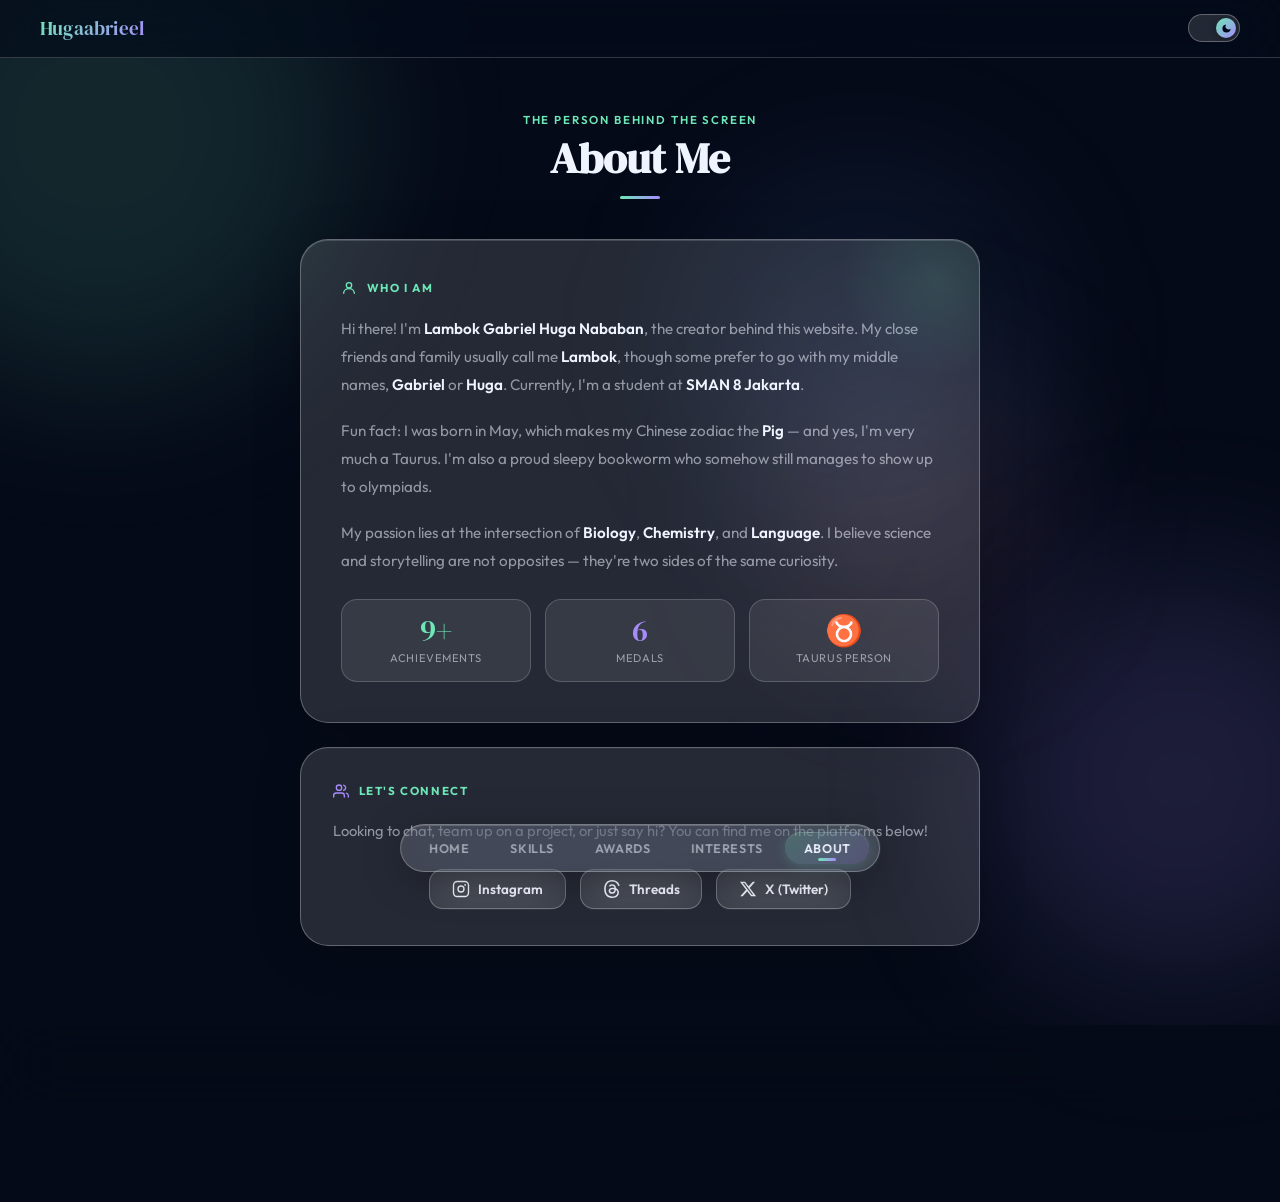
==== about.html @ 3e254889 "Create about.html" ====
<!DOCTYPE html>
<html lang="en" data-theme="dark">
<head>
<meta charset="UTF-8">
<meta name="viewport" content="width=device-width, initial-scale=1.0">
<title>About · Hugaabrieel</title>
<link rel="preconnect" href="https://fonts.googleapis.com">
<link href="https://fonts.googleapis.com/css2?family=DM+Serif+Display:ital@0;1&family=Outfit:wght@300;400;500;600&display=swap" rel="stylesheet">
<style>
*,*::before,*::after{margin:0;padding:0;box-sizing:border-box}
[data-theme="dark"]{--bg-base:#050a18;--bg2:#060d1e;--glass:rgba(255,255,255,0.08);--glass2:rgba(255,255,255,0.13);--glass-hover:rgba(255,255,255,0.16);--glass-border:rgba(255,255,255,0.18);--glass-border2:rgba(255,255,255,0.28);--text:#f0f4ff;--muted:rgba(240,244,255,0.55);--muted2:rgba(240,244,255,0.35);--nav-bg:rgba(5,10,24,0.70);--footer-bg:rgba(5,10,24,0.80);--orb1:rgba(110,231,183,0.13);--orb2:rgba(167,139,250,0.15);--orb3:rgba(249,168,212,0.10);--orb4:rgba(96,165,250,0.10);--card-shine:rgba(255,255,255,0.04)}
[data-theme="light"]{--bg-base:#e8f0fe;--bg2:#dce8fc;--glass:rgba(255,255,255,0.55);--glass2:rgba(255,255,255,0.72);--glass-hover:rgba(255,255,255,0.80);--glass-border:rgba(100,140,200,0.22);--glass-border2:rgba(100,140,200,0.40);--text:#0d1b3e;--muted:rgba(13,27,62,0.60);--muted2:rgba(13,27,62,0.35);--nav-bg:rgba(220,232,252,0.80);--footer-bg:rgba(210,225,250,0.85);--orb1:rgba(52,211,153,0.20);--orb2:rgba(139,92,246,0.18);--orb3:rgba(244,114,182,0.15);--orb4:rgba(59,130,246,0.15);--card-shine:rgba(255,255,255,0.55)}
:root{--accent1:#6EE7B7;--accent2:#A78BFA;--accent3:#F9A8D4;--accent4:#60A5FA;--gold:#FFD27F;--blur:blur(20px);--blur2:blur(32px)}
html{scroll-behavior:smooth}
body{font-family:'Outfit',sans-serif;background:var(--bg-base);color:var(--text);overflow-x:hidden;min-height:100vh;transition:background 0.5s,color 0.5s;user-select:none;-webkit-user-select:none;-moz-user-select:none}
.bg-static{position:fixed;inset:0;z-index:0;background:var(--bg-base);transition:background 0.5s}
.orb{position:fixed;border-radius:50%;filter:blur(80px);z-index:0;pointer-events:none;animation:orbDrift 20s ease-in-out infinite alternate;transition:background 0.5s}
.orb1{width:500px;height:500px;background:var(--orb1);top:-120px;left:-150px}
.orb2{width:400px;height:400px;background:var(--orb2);bottom:-80px;right:-100px;animation-delay:-5s}
.orb3{width:280px;height:280px;background:var(--orb3);top:40%;left:60%;animation-delay:-10s}
.orb4{width:320px;height:320px;background:var(--orb4);top:20%;right:20%;animation-delay:-8s}
@keyframes orbDrift{0%{transform:translate(0,0) scale(1)}33%{transform:translate(30px,-20px) scale(1.06)}66%{transform:translate(-15px,35px) scale(0.96)}100%{transform:translate(20px,15px) scale(1.04)}}
.top-bar{position:fixed;top:0;width:100%;z-index:200;display:flex;align-items:center;justify-content:space-between;padding:0.9rem 2.5rem;background:var(--nav-bg);backdrop-filter:var(--blur2) saturate(1.8);-webkit-backdrop-filter:var(--blur2) saturate(1.8);border-bottom:1px solid var(--glass-border);transition:background 0.5s,border-color 0.5s}
.nav-logo{font-family:'DM Serif Display',serif;font-size:1.2rem;background:linear-gradient(135deg,var(--accent1),var(--accent2));-webkit-background-clip:text;-webkit-text-fill-color:transparent;background-clip:text;letter-spacing:0.01em;cursor:pointer;text-decoration:none}
.theme-btn{width:52px;height:28px;border-radius:999px;cursor:pointer;border:1.5px solid var(--glass-border2);background:var(--glass2);backdrop-filter:var(--blur);-webkit-backdrop-filter:var(--blur);position:relative;overflow:hidden;transition:background 0.3s,border-color 0.3s,box-shadow 0.3s;flex-shrink:0}
.theme-btn:hover{box-shadow:0 0 16px rgba(110,231,183,0.35)}
.theme-thumb{position:absolute;top:3px;left:3px;width:20px;height:20px;border-radius:50%;background:linear-gradient(135deg,var(--accent1),var(--accent2));transition:transform 0.35s cubic-bezier(0.34,1.56,0.64,1),box-shadow 0.3s;display:flex;align-items:center;justify-content:center;box-shadow:0 2px 8px rgba(0,0,0,0.3)}
[data-theme="dark"] .theme-thumb{transform:translateX(24px)}
[data-theme="light"] .theme-thumb{transform:translateX(0px)}
.bottom-nav{position:fixed;bottom:28px;left:50%;transform:translateX(-50%);z-index:150;display:flex;gap:0.25rem;padding:0.45rem 0.6rem;border-radius:999px;background:var(--glass2);backdrop-filter:var(--blur2) saturate(2);-webkit-backdrop-filter:var(--blur2) saturate(2);border:1.5px solid var(--glass-border2);box-shadow:0 8px 40px rgba(0,0,0,0.25),inset 0 1px 0 rgba(255,255,255,0.18);transition:background 0.4s,border-color 0.4s}
.bnav-btn{padding:0.52rem 1.15rem;border-radius:999px;font-size:0.78rem;font-weight:600;letter-spacing:0.05em;cursor:pointer;text-transform:uppercase;border:none;background:transparent;color:var(--muted);transition:all 0.28s cubic-bezier(0.34,1.56,0.64,1);position:relative;text-decoration:none;display:inline-block}
.bnav-btn:hover{color:var(--text);transform:scale(1.06)}
.bnav-btn.active{background:linear-gradient(135deg,rgba(110,231,183,0.22),rgba(167,139,250,0.20));color:var(--text);box-shadow:0 2px 14px rgba(110,231,183,0.20),inset 0 1px 0 rgba(255,255,255,0.15)}
.bnav-btn.active::before{content:'';position:absolute;bottom:3px;left:50%;transform:translateX(-50%);width:18px;height:2.5px;border-radius:2px;background:linear-gradient(90deg,var(--accent1),var(--accent2))}
section{padding:7rem 3rem 5rem;max-width:900px;margin:0 auto;position:relative;z-index:1;animation:pageIn 0.6s cubic-bezier(0.22,1,0.36,1) both;display:flex;flex-direction:column;align-items:center}
@keyframes pageIn{from{opacity:0;transform:translateY(20px)}to{opacity:1;transform:none}}
@keyframes fadein{from{opacity:0;transform:translateY(16px)}to{opacity:1;transform:none}}
.section-label{font-size:0.72rem;font-weight:600;letter-spacing:0.16em;text-transform:uppercase;color:var(--accent1);margin-bottom:0.4rem;text-align:center}
.section-title{font-family:'DM Serif Display',serif;font-size:clamp(1.9rem,3.5vw,2.7rem);color:var(--text);line-height:1.15;margin-bottom:0.8rem;text-align:center}
.divider{width:40px;height:3px;border-radius:3px;background:linear-gradient(90deg,var(--accent1),var(--accent2));margin:0 auto 2.5rem}

/* about card */
.about-card{
  max-width:680px;width:100%;padding:2.5rem;border-radius:28px;
  background:var(--glass2);backdrop-filter:var(--blur2) saturate(1.8);-webkit-backdrop-filter:var(--blur2) saturate(1.8);
  border:1px solid var(--glass-border2);
  box-shadow:0 8px 48px rgba(0,0,0,0.18),inset 0 1px 0 rgba(255,255,255,0.15);
  margin-bottom:1.5rem;animation:fadein 0.8s 0.1s ease both;
  position:relative;overflow:hidden;
}
.about-card::before{content:'';position:absolute;top:-60px;right:-60px;width:200px;height:200px;border-radius:50%;background:radial-gradient(circle,rgba(110,231,183,0.12) 0%,transparent 70%);pointer-events:none}
.about-card p{color:var(--muted);line-height:1.85;font-size:0.95rem;margin-bottom:1.1rem}
.about-card p:last-child{margin-bottom:0}
.about-card p strong{color:var(--text);font-weight:600}
.card-label{display:flex;align-items:center;gap:0.6rem;margin-bottom:1.2rem}
.card-label span{font-size:0.72rem;font-weight:700;letter-spacing:0.14em;text-transform:uppercase;color:var(--accent1)}

/* stats row */
.stats-row{display:grid;grid-template-columns:repeat(3,1fr);gap:0.85rem;margin-top:1.5rem}
.stat-card{padding:1rem;border-radius:16px;text-align:center;background:var(--glass);border:1px solid var(--glass-border);transition:transform 0.2s,box-shadow 0.2s}
.stat-card:hover{transform:translateY(-3px);box-shadow:0 6px 20px rgba(0,0,0,0.15)}
.stat-num{font-family:'DM Serif Display',serif;font-size:1.9rem;line-height:1}
.stat-num.teal{color:var(--accent1)}.stat-num.purple{color:var(--accent2)}.stat-num.pink{color:var(--accent3)}
.stat-label{font-size:0.7rem;color:var(--muted);margin-top:0.25rem;letter-spacing:0.05em;text-transform:uppercase}

/* contact/connect card */
.connect-card{
  max-width:680px;width:100%;padding:2.2rem 2rem;border-radius:28px;
  background:var(--glass2);backdrop-filter:var(--blur2) saturate(1.8);-webkit-backdrop-filter:var(--blur2) saturate(1.8);
  border:1px solid var(--glass-border2);
  box-shadow:0 8px 48px rgba(0,0,0,0.18),inset 0 1px 0 var(--card-shine);
  animation:fadein 0.8s 0.2s ease both;
}
.connect-card p{color:var(--muted);margin-bottom:1.6rem;line-height:1.7;font-size:0.92rem}
.social-links{display:flex;justify-content:center;gap:0.9rem;flex-wrap:wrap}
.social-btn{
  display:flex;align-items:center;gap:0.5rem;
  padding:0.65rem 1.35rem;border-radius:14px;font-size:0.84rem;
  font-weight:600;text-decoration:none;
  background:var(--glass);border:1.5px solid var(--glass-border2);color:var(--text);
  backdrop-filter:var(--blur);-webkit-backdrop-filter:var(--blur);
  transition:transform 0.22s cubic-bezier(0.34,1.56,0.64,1),background 0.22s,box-shadow 0.22s;
  user-select:none;
}
.social-btn:hover{transform:translateY(-4px) scale(1.05);background:var(--glass2);box-shadow:0 6px 20px rgba(0,0,0,0.18)}
.social-btn:active{transform:scale(0.97)}
.social-btn svg{width:18px;height:18px;flex-shrink:0}

.reveal{opacity:0;transform:translateY(22px);transition:opacity 0.65s ease,transform 0.65s ease}
.reveal.visible{opacity:1;transform:none}
footer{position:relative;z-index:1;border-top:1px solid var(--glass-border);padding:1.6rem 2.5rem;display:flex;align-items:center;justify-content:space-between;flex-wrap:wrap;gap:0.75rem;background:var(--footer-bg);backdrop-filter:var(--blur2);-webkit-backdrop-filter:var(--blur2);transition:background 0.5s,border-color 0.5s;margin-bottom:100px}
.footer-logo{font-family:'DM Serif Display',serif;font-size:1.1rem;background:linear-gradient(135deg,var(--accent1),var(--accent2));-webkit-background-clip:text;-webkit-text-fill-color:transparent;background-clip:text}
.footer-copy{font-size:0.76rem;color:var(--muted2);display:flex;align-items:center;gap:0.4rem}
@media(max-width:768px){.top-bar{padding:0.9rem 1.2rem}section{padding:5.5rem 1.3rem 5rem}.stats-row{grid-template-columns:repeat(3,1fr)}footer{flex-direction:column;text-align:center;padding:1.2rem;margin-bottom:90px}.bottom-nav{bottom:14px;padding:0.35rem 0.4rem}.bnav-btn{padding:0.45rem 0.75rem;font-size:0.7rem}}
</style>
</head>
<body>
<div class="bg-static"></div>
<div class="orb orb1"></div><div class="orb orb2"></div><div class="orb orb3"></div><div class="orb orb4"></div>

<div class="top-bar">
  <a href="index.html" class="nav-logo">Hugaabrieel</a>
  <button class="theme-btn" onclick="toggleTheme()" title="Toggle theme" aria-label="Toggle light/dark mode">
    <div class="theme-thumb">
      <svg id="themeIconSun" width="12" height="12" viewBox="0 0 24 24" fill="none" stroke="currentColor" stroke-width="2.5" stroke-linecap="round" style="display:none;color:#04081a"><circle cx="12" cy="12" r="5"/><line x1="12" y1="1" x2="12" y2="3"/><line x1="12" y1="21" x2="12" y2="23"/><line x1="4.22" y1="4.22" x2="5.64" y2="5.64"/><line x1="18.36" y1="18.36" x2="19.78" y2="19.78"/><line x1="1" y1="12" x2="3" y2="12"/><line x1="21" y1="12" x2="23" y2="12"/><line x1="4.22" y1="19.78" x2="5.64" y2="18.36"/><line x1="18.36" y1="5.64" x2="19.78" y2="4.22"/></svg>
      <svg id="themeIconMoon" width="11" height="11" viewBox="0 0 24 24" fill="currentColor" style="color:#04081a"><path d="M21 12.79A9 9 0 1 1 11.21 3 7 7 0 0 0 21 12.79z"/></svg>
    </div>
  </button>
</div>

<div class="bottom-nav">
  <a href="index.html" class="bnav-btn">Home</a>
  <a href="skills.html" class="bnav-btn">Skills</a>
  <a href="achievements.html" class="bnav-btn">Awards</a>
  <a href="interests.html" class="bnav-btn">Interests</a>
  <a href="about.html" class="bnav-btn active">About</a>
</div>

<section>
  <div class="reveal" style="text-align:center;width:100%">
    <p class="section-label">The Person Behind the Screen</p>
    <h2 class="section-title">About Me</h2>
    <div class="divider"></div>
  </div>

  <div class="about-card reveal">
    <div class="card-label">
      <svg width="16" height="16" viewBox="0 0 24 24" fill="none" stroke="var(--accent1)" stroke-width="2" stroke-linecap="round"><circle cx="12" cy="8" r="4"/><path d="M4 20c0-4 3.6-7 8-7s8 3 8 7"/></svg>
      <span>Who I Am</span>
    </div>
    <p>Hi there! I'm <strong>Lambok Gabriel Huga Nababan</strong>, the creator behind this website. My close friends and family usually call me <strong>Lambok</strong>, though some prefer to go with my middle names, <strong>Gabriel</strong> or <strong>Huga</strong>. Currently, I'm a student at <strong>SMAN 8 Jakarta</strong>.</p>
    <p>Fun fact: I was born in May, which makes my Chinese zodiac the <strong>Pig</strong> — and yes, I'm very much a Taurus. I'm also a proud sleepy bookworm who somehow still manages to show up to olympiads.</p>
    <p>My passion lies at the intersection of <strong>Biology</strong>, <strong>Chemistry</strong>, and <strong>Language</strong>. I believe science and storytelling are not opposites — they're two sides of the same curiosity.</p>
    <div class="stats-row">
      <div class="stat-card">
        <div class="stat-num teal">9+</div>
        <div class="stat-label">Achievements</div>
      </div>
      <div class="stat-card">
        <div class="stat-num purple">6</div>
        <div class="stat-label">Medals</div>
      </div>
      <div class="stat-card">
        <div class="stat-num pink">&#9801;</div>
        <div class="stat-label">Taurus Person</div>
      </div>
    </div>
  </div>

  <div class="connect-card reveal">
    <div class="card-label">
      <svg width="16" height="16" viewBox="0 0 24 24" fill="none" stroke="var(--accent2)" stroke-width="2" stroke-linecap="round"><path d="M17 21v-2a4 4 0 0 0-4-4H5a4 4 0 0 0-4 4v2"/><circle cx="9" cy="7" r="4"/><path d="M23 21v-2a4 4 0 0 0-3-3.87"/><path d="M16 3.13a4 4 0 0 1 0 7.75"/></svg>
      <span>Let's Connect</span>
    </div>
    <p>Looking to chat, team up on a project, or just say hi? You can find me on the platforms below!</p>
    <div class="social-links">
      <a href="https://www.instagram.com/hugaabrieel/" target="_blank" class="social-btn">
        <svg viewBox="0 0 24 24" fill="none" stroke="currentColor" stroke-width="1.8" stroke-linecap="round">
          <rect x="2" y="2" width="20" height="20" rx="5" ry="5"/>
          <circle cx="12" cy="12" r="4"/>
          <circle cx="17.5" cy="6.5" r="1.2" fill="currentColor" stroke="none"/>
        </svg>
        Instagram
      </a>
      <a href="https://www.threads.com/@hugaabrieel" target="_blank" class="social-btn">
        <!-- Official Threads logo SVG path -->
        <svg viewBox="0 0 192 192" fill="currentColor" width="18" height="18">
          <path d="M141.537 88.9883C140.71 88.5919 139.87 88.2104 139.019 87.8451C137.537 60.5382 122.616 44.905 97.5619 44.745C97.4484 44.7443 97.3355 44.7443 97.222 44.7443C82.2364 44.7443 69.7731 51.1409 62.102 62.7807L75.881 72.2328C81.6116 63.5383 90.6052 61.6848 97.2286 61.6848C97.3051 61.6848 97.3819 61.6848 97.4576 61.6855C105.707 61.7381 111.932 64.1366 115.961 68.814C118.893 72.2193 120.854 76.925 121.825 82.8638C114.511 81.6207 106.601 81.2385 98.145 81.7233C74.3247 83.0954 59.0111 96.9879 60.0396 116.292C60.5615 126.084 65.4397 134.508 73.775 140.011C80.8224 144.663 89.899 146.938 99.3323 146.423C111.79 145.74 121.563 140.987 128.381 132.296C133.559 125.696 136.834 117.143 138.28 106.366C144.217 109.949 148.617 114.664 151.047 120.332C155.179 129.967 155.42 145.8 142.501 158.708C131.182 170.016 117.576 174.908 97.0135 175.059C74.2042 174.89 56.9538 167.575 45.7381 153.317C35.2355 139.966 29.8077 120.682 29.6052 96C29.8077 71.3178 35.2355 52.0336 45.7381 38.6827C56.9538 24.4249 74.2039 17.11 97.0135 16.9405C119.988 17.1113 137.539 24.4614 149.184 38.788C154.894 45.8136 159.199 54.6488 162.037 64.9503L178.184 60.6422C174.744 47.9622 169.331 37.0357 161.965 27.974C147.036 9.60668 125.202 0.195148 97.0805 0H96.9198C68.8450 0.19447 47.0466 9.6418 32.3813 28.0793C19.2224 44.4864 12.4066 67.3157 12.1893 95.9325L12.1893 96L12.1893 96.0675C12.4066 124.684 19.2224 147.514 32.3813 163.921C47.0466 182.358 68.8450 191.806 96.9198 192H97.0805C122.03 191.827 139.624 185.292 154.118 170.811C173.081 151.866 172.51 128.119 166.26 113.541C161.776 103.087 153.227 94.5962 141.537 88.9883ZM98.4405 129.507C88.0005 130.095 77.1544 125.409 76.6196 115.372C76.2232 107.93 81.9158 99.626 99.0812 98.6368C101.047 98.5234 102.976 98.468 104.871 98.468C111.106 98.468 116.939 99.0737 122.242 100.233C120.264 124.935 108.662 128.946 98.4405 129.507Z"/>
        </svg>
        Threads
      </a>
      <a href="https://x.com/hugaabrieel" target="_blank" class="social-btn">
        <svg viewBox="0 0 24 24" fill="currentColor" width="18" height="18">
          <path d="M18.244 2.25h3.308l-7.227 8.26 8.502 11.24H16.17l-5.214-6.817L4.99 21.75H1.68l7.73-8.835L1.254 2.25H8.08l4.713 6.231zm-1.161 17.52h1.833L7.084 4.126H5.117z"/>
        </svg>
        X (Twitter)
      </a>
    </div>
  </div>
</section>

<footer>
  <span class="footer-logo">Hugaabrieel</span>
  <div class="footer-copy">
    <svg width="14" height="14" viewBox="0 0 24 24" fill="none" stroke="currentColor" stroke-width="1.8"><path d="M8 3c0 4 8 4 8 8s-8 4-8 8"/><path d="M16 3c0 4-8 4-8 8s8 4 8 8"/></svg>
    &copy; 2025 · Hugaabrieel
  </div>
</footer>

<script>
document.addEventListener('copy',e=>{e.preventDefault();return false});
document.addEventListener('contextmenu',e=>e.preventDefault());
document.addEventListener('selectstart',e=>e.preventDefault());
document.addEventListener('dragstart',e=>e.preventDefault());
function toggleTheme(){
  const html=document.documentElement;
  const isDark=html.getAttribute('data-theme')==='dark';
  const newTheme=isDark?'light':'dark';
  html.setAttribute('data-theme',newTheme);
  localStorage.setItem('theme',newTheme);
  updateThemeIcons(newTheme);
}
function updateThemeIcons(t){
  const sun=document.getElementById('themeIconSun');
  const moon=document.getElementById('themeIconMoon');
  if(t==='dark'){sun.style.display='none';moon.style.display='block'}
  else{sun.style.display='block';moon.style.display='none'}
}
const saved=localStorage.getItem('theme');
if(saved){document.documentElement.setAttribute('data-theme',saved);updateThemeIcons(saved);}
else{updateThemeIcons('dark');}
const obs=new IntersectionObserver((entries)=>{
  entries.forEach((e,i)=>{if(e.isIntersecting){setTimeout(()=>e.target.classList.add('visible'),i*90);obs.unobserve(e.target)}});
},{threshold:0.10});
document.querySelectorAll('.reveal').forEach(el=>obs.observe(el));
</script>
</body>
</html>
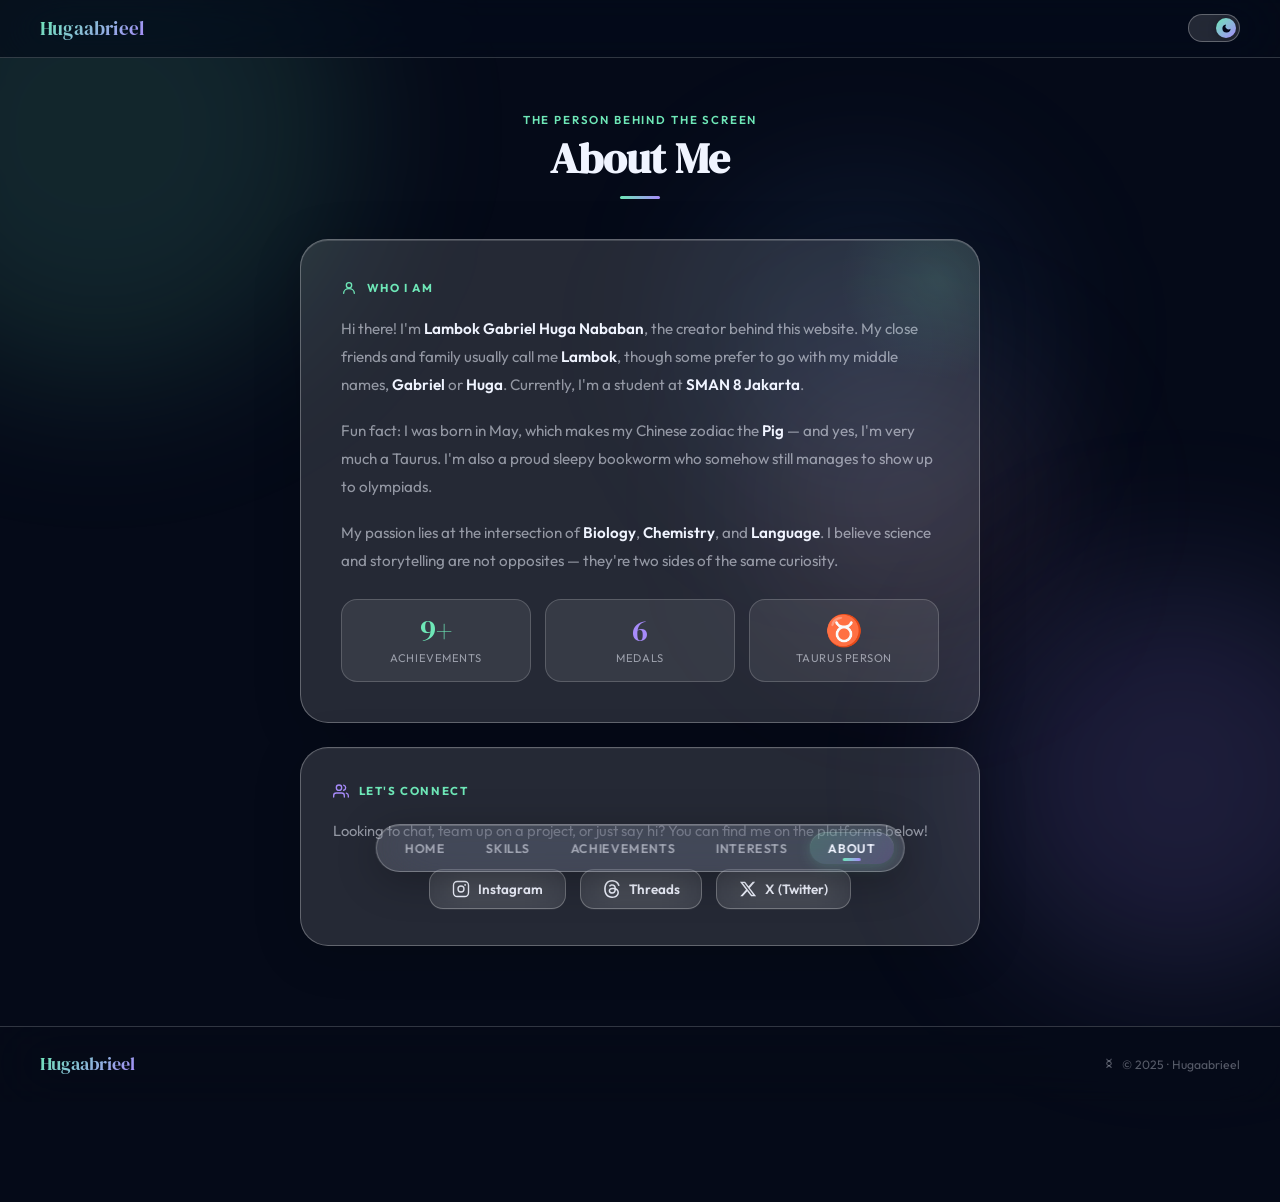
==== commit aa221100: "Update about.html" ====
--- a/about.html
+++ b/about.html
@@ -111,7 +111,7 @@
 <div class="bottom-nav">
   <a href="index.html" class="bnav-btn">Home</a>
   <a href="skills.html" class="bnav-btn">Skills</a>
-  <a href="achievements.html" class="bnav-btn">Awards</a>
+  <a href="achievements.html" class="bnav-btn">Achievements</a>
   <a href="interests.html" class="bnav-btn">Interests</a>
   <a href="about.html" class="bnav-btn active">About</a>
 </div>
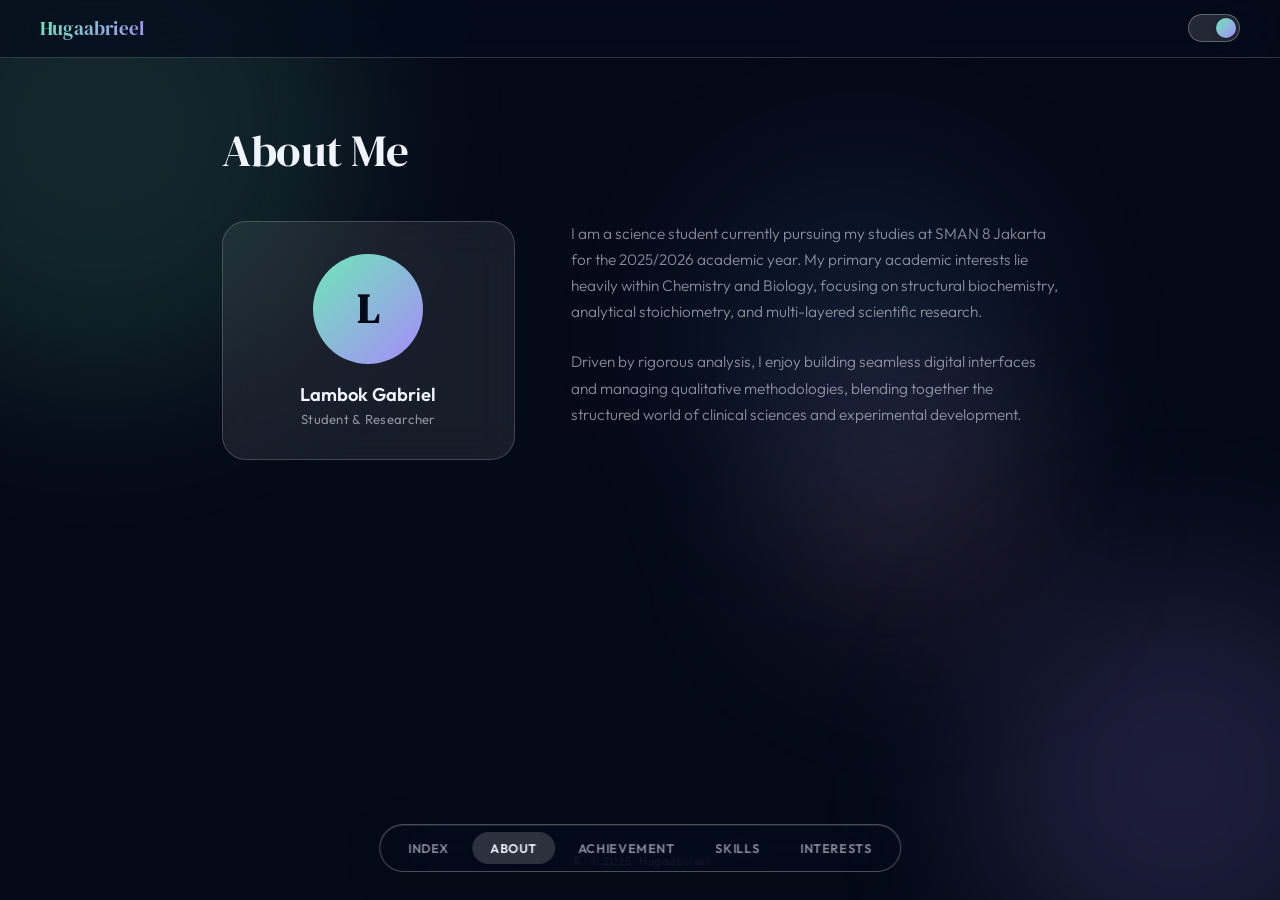
==== commit 9c6a8ac7: "Update about.html" ====
--- a/about.html
+++ b/about.html
@@ -8,180 +8,114 @@
 <link href="https://fonts.googleapis.com/css2?family=DM+Serif+Display:ital@0;1&family=Outfit:wght@300;400;500;600&display=swap" rel="stylesheet">
 <style>
 *,*::before,*::after{margin:0;padding:0;box-sizing:border-box}
+*, *::before, *::after {
+  transition: background-color 0.4s ease, color 0.4s ease, border-color 0.4s ease, box-shadow 0.4s ease, opacity 0.4s ease;
+}
 [data-theme="dark"]{--bg-base:#050a18;--bg2:#060d1e;--glass:rgba(255,255,255,0.08);--glass2:rgba(255,255,255,0.13);--glass-hover:rgba(255,255,255,0.16);--glass-border:rgba(255,255,255,0.18);--glass-border2:rgba(255,255,255,0.28);--text:#f0f4ff;--muted:rgba(240,244,255,0.55);--muted2:rgba(240,244,255,0.35);--nav-bg:rgba(5,10,24,0.70);--footer-bg:rgba(5,10,24,0.80);--orb1:rgba(110,231,183,0.13);--orb2:rgba(167,139,250,0.15);--orb3:rgba(249,168,212,0.10);--orb4:rgba(96,165,250,0.10);--card-shine:rgba(255,255,255,0.04)}
-[data-theme="light"]{--bg-base:#e8f0fe;--bg2:#dce8fc;--glass:rgba(255,255,255,0.55);--glass2:rgba(255,255,255,0.72);--glass-hover:rgba(255,255,255,0.80);--glass-border:rgba(100,140,200,0.22);--glass-border2:rgba(100,140,200,0.40);--text:#0d1b3e;--muted:rgba(13,27,62,0.60);--muted2:rgba(13,27,62,0.35);--nav-bg:rgba(220,232,252,0.80);--footer-bg:rgba(210,225,250,0.85);--orb1:rgba(52,211,153,0.20);--orb2:rgba(139,92,246,0.18);--orb3:rgba(244,114,182,0.15);--orb4:rgba(59,130,246,0.15);--card-shine:rgba(255,255,255,0.55)}
+[data-theme="light"]{--bg-base:#f3f6fc;--bg2:#e4ecfa;--glass:rgba(13,27,62,0.05);--glass2:rgba(13,27,62,0.09);--glass-hover:rgba(13,27,62,0.14);--glass-border:rgba(13,27,62,0.12);--glass-border2:rgba(13,27,62,0.22);--text:#0d1b3e;--muted:rgba(13,27,62,0.65);--muted2:rgba(13,27,62,0.40);--nav-bg:rgba(228,236,250,0.85);--footer-bg:rgba(228,236,250,0.90);--orb1:rgba(52,211,153,0.15);--orb2:rgba(139,92,246,0.12);--orb3:rgba(244,114,182,0.10);--orb4:rgba(59,130,246,0.12);--card-shine:rgba(255,255,255,0.40)}
 :root{--accent1:#6EE7B7;--accent2:#A78BFA;--accent3:#F9A8D4;--accent4:#60A5FA;--gold:#FFD27F;--blur:blur(20px);--blur2:blur(32px)}
 html{scroll-behavior:smooth}
-body{font-family:'Outfit',sans-serif;background:var(--bg-base);color:var(--text);overflow-x:hidden;min-height:100vh;transition:background 0.5s,color 0.5s;user-select:none;-webkit-user-select:none;-moz-user-select:none}
-.bg-static{position:fixed;inset:0;z-index:0;background:var(--bg-base);transition:background 0.5s}
-.orb{position:fixed;border-radius:50%;filter:blur(80px);z-index:0;pointer-events:none;animation:orbDrift 20s ease-in-out infinite alternate;transition:background 0.5s}
+body{
+  font-family:'Outfit',sans-serif;background:var(--bg-base);color:var(--text);overflow-x:hidden;min-height:100vh;
+  display:flex;flex-direction:column;user-select:none;-webkit-user-select:none;-moz-user-select:none
+}
+
+#loader{
+  position:fixed;inset:0;z-index:9999;display:flex;flex-direction:column;align-items:center;justify-content:center;gap:1.5rem;
+  background:var(--bg-base);transition:opacity 0.5s ease, transform 0.5s ease;
+}
+#loader.out{opacity:0;transform:scale(1.02);pointer-events:none}
+.loader-content{text-align:center}
+.loader-text{font-family:'DM Serif Display',serif;font-style:italic;font-size:2.2rem;color:var(--text);letter-spacing:2px;display:block;margin-bottom:12px}
+.loader-bar{width:140px;height:3px;background:var(--glass2);border-radius:3px;overflow:hidden;margin:0 auto}
+.loader-progress{width:0;height:100%;background:linear-gradient(90deg,var(--accent1),var(--accent2));animation:loadRun 1s forwards cubic-bezier(0.1, 0.8, 0.3, 1)}
+@keyframes loadRun{to{width:100%}}
+
+.bg-static{position:fixed;inset:0;z-index:0;background:var(--bg-base);}
+.orb{position:fixed;border-radius:50%;filter:blur(80px);z-index:0;pointer-events:none;animation:orbDrift 20s ease-in-out infinite alternate;}
 .orb1{width:500px;height:500px;background:var(--orb1);top:-120px;left:-150px}
 .orb2{width:400px;height:400px;background:var(--orb2);bottom:-80px;right:-100px;animation-delay:-5s}
 .orb3{width:280px;height:280px;background:var(--orb3);top:40%;left:60%;animation-delay:-10s}
 .orb4{width:320px;height:320px;background:var(--orb4);top:20%;right:20%;animation-delay:-8s}
 @keyframes orbDrift{0%{transform:translate(0,0) scale(1)}33%{transform:translate(30px,-20px) scale(1.06)}66%{transform:translate(-15px,35px) scale(0.96)}100%{transform:translate(20px,15px) scale(1.04)}}
-.top-bar{position:fixed;top:0;width:100%;z-index:200;display:flex;align-items:center;justify-content:space-between;padding:0.9rem 2.5rem;background:var(--nav-bg);backdrop-filter:var(--blur2) saturate(1.8);-webkit-backdrop-filter:var(--blur2) saturate(1.8);border-bottom:1px solid var(--glass-border);transition:background 0.5s,border-color 0.5s}
+
+#particles{position:fixed;inset:0;z-index:0;pointer-events:none;overflow:hidden}
+.sci-elem{position:absolute;opacity:0;animation:floatUp 14s ease-in-out infinite;filter:blur(0.2px)}
+@keyframes floatUp{0%{opacity:0;transform:translateY(100vh) rotate(0deg) scale(0.85)}15%{opacity:0.38}85%{opacity:0.38}100%{opacity:0;transform:translateY(-10vh) rotate(360deg) scale(1.15)}}
+
+.top-bar{position:fixed;top:0;width:100%;z-index:200;display:flex;align-items:center;justify-content:space-between;padding:0.9rem 2.5rem;background:var(--nav-bg);backdrop-filter:var(--blur2) saturate(1.8);-webkit-backdrop-filter:var(--blur2) saturate(1.8);border-bottom:1px solid var(--glass-border);}
 .nav-logo{font-family:'DM Serif Display',serif;font-size:1.2rem;background:linear-gradient(135deg,var(--accent1),var(--accent2));-webkit-background-clip:text;-webkit-text-fill-color:transparent;background-clip:text;letter-spacing:0.01em;cursor:pointer;text-decoration:none}
-.theme-btn{width:52px;height:28px;border-radius:999px;cursor:pointer;border:1.5px solid var(--glass-border2);background:var(--glass2);backdrop-filter:var(--blur);-webkit-backdrop-filter:var(--blur);position:relative;overflow:hidden;transition:background 0.3s,border-color 0.3s,box-shadow 0.3s;flex-shrink:0}
+.theme-btn{width:52px;height:28px;border-radius:999px;cursor:pointer;border:1.5px solid var(--glass-border2);background:var(--glass2);backdrop-filter:var(--blur);-webkit-backdrop-filter:var(--blur);position:relative;overflow:hidden;flex-shrink:0}
 .theme-btn:hover{box-shadow:0 0 16px rgba(110,231,183,0.35)}
-.theme-thumb{position:absolute;top:3px;left:3px;width:20px;height:20px;border-radius:50%;background:linear-gradient(135deg,var(--accent1),var(--accent2));transition:transform 0.35s cubic-bezier(0.34,1.56,0.64,1),box-shadow 0.3s;display:flex;align-items:center;justify-content:center;box-shadow:0 2px 8px rgba(0,0,0,0.3)}
+.theme-thumb{position:absolute;top:3px;left:3px;width:20px;height:20px;border-radius:50%;background:linear-gradient(135deg,var(--accent1),var(--accent2));display:flex;align-items:center;justify-content:center;box-shadow:0 2px 8px rgba(0,0,0,0.2)}
 [data-theme="dark"] .theme-thumb{transform:translateX(24px)}
 [data-theme="light"] .theme-thumb{transform:translateX(0px)}
-.bottom-nav{position:fixed;bottom:28px;left:50%;transform:translateX(-50%);z-index:150;display:flex;gap:0.25rem;padding:0.45rem 0.6rem;border-radius:999px;background:var(--glass2);backdrop-filter:var(--blur2) saturate(2);-webkit-backdrop-filter:var(--blur2) saturate(2);border:1.5px solid var(--glass-border2);box-shadow:0 8px 40px rgba(0,0,0,0.25),inset 0 1px 0 rgba(255,255,255,0.18);transition:background 0.4s,border-color 0.4s}
-.bnav-btn{padding:0.52rem 1.15rem;border-radius:999px;font-size:0.78rem;font-weight:600;letter-spacing:0.05em;cursor:pointer;text-transform:uppercase;border:none;background:transparent;color:var(--muted);transition:all 0.28s cubic-bezier(0.34,1.56,0.64,1);position:relative;text-decoration:none;display:inline-block}
-.bnav-btn:hover{color:var(--text);transform:scale(1.06)}
-.bnav-btn.active{background:linear-gradient(135deg,rgba(110,231,183,0.22),rgba(167,139,250,0.20));color:var(--text);box-shadow:0 2px 14px rgba(110,231,183,0.20),inset 0 1px 0 rgba(255,255,255,0.15)}
-.bnav-btn.active::before{content:'';position:absolute;bottom:3px;left:50%;transform:translateX(-50%);width:18px;height:2.5px;border-radius:2px;background:linear-gradient(90deg,var(--accent1),var(--accent2))}
-section{padding:7rem 3rem 5rem;max-width:900px;margin:0 auto;position:relative;z-index:1;animation:pageIn 0.6s cubic-bezier(0.22,1,0.36,1) both;display:flex;flex-direction:column;align-items:center}
-@keyframes pageIn{from{opacity:0;transform:translateY(20px)}to{opacity:1;transform:none}}
-@keyframes fadein{from{opacity:0;transform:translateY(16px)}to{opacity:1;transform:none}}
-.section-label{font-size:0.72rem;font-weight:600;letter-spacing:0.16em;text-transform:uppercase;color:var(--accent1);margin-bottom:0.4rem;text-align:center}
-.section-title{font-family:'DM Serif Display',serif;font-size:clamp(1.9rem,3.5vw,2.7rem);color:var(--text);line-height:1.15;margin-bottom:0.8rem;text-align:center}
-.divider{width:40px;height:3px;border-radius:3px;background:linear-gradient(90deg,var(--accent1),var(--accent2));margin:0 auto 2.5rem}
 
-/* about card */
-.about-card{
-  max-width:680px;width:100%;padding:2.5rem;border-radius:28px;
-  background:var(--glass2);backdrop-filter:var(--blur2) saturate(1.8);-webkit-backdrop-filter:var(--blur2) saturate(1.8);
-  border:1px solid var(--glass-border2);
-  box-shadow:0 8px 48px rgba(0,0,0,0.18),inset 0 1px 0 rgba(255,255,255,0.15);
-  margin-bottom:1.5rem;animation:fadein 0.8s 0.1s ease both;
-  position:relative;overflow:hidden;
-}
-.about-card::before{content:'';position:absolute;top:-60px;right:-60px;width:200px;height:200px;border-radius:50%;background:radial-gradient(circle,rgba(110,231,183,0.12) 0%,transparent 70%);pointer-events:none}
-.about-card p{color:var(--muted);line-height:1.85;font-size:0.95rem;margin-bottom:1.1rem}
-.about-card p:last-child{margin-bottom:0}
-.about-card p strong{color:var(--text);font-weight:600}
-.card-label{display:flex;align-items:center;gap:0.6rem;margin-bottom:1.2rem}
-.card-label span{font-size:0.72rem;font-weight:700;letter-spacing:0.14em;text-transform:uppercase;color:var(--accent1)}
+.bottom-nav{position:fixed;bottom:28px;left:50%;transform:translateX(-50%);z-index:150;display:flex;gap:0.25rem;padding:0.45rem 0.6rem;border-radius:999px;background:var(--nav-bg);backdrop-filter:var(--blur2) saturate(2);-webkit-backdrop-filter:var(--blur2) saturate(2);border:1.5px solid var(--glass-border2);box-shadow:0 8px 40px rgba(0,0,0,0.15),inset 0 1px 0 rgba(255,255,255,0.1)}
+.bnav-btn{padding:0.52rem 1.15rem;border-radius:999px;font-size:0.78rem;font-weight:600;letter-spacing:0.05em;cursor:pointer;text-transform:uppercase;border:none;background:transparent;color:var(--muted);text-decoration:none !important;display:inline-block}
+.bnav-btn:hover{color:var(--text);transform:scale(1.04)}
+.bnav-btn.active{background:var(--glass-hover);color:var(--text);box-shadow:0 2px 10px rgba(0,0,0,0.05)}
 
-/* stats row */
-.stats-row{display:grid;grid-template-columns:repeat(3,1fr);gap:0.85rem;margin-top:1.5rem}
-.stat-card{padding:1rem;border-radius:16px;text-align:center;background:var(--glass);border:1px solid var(--glass-border);transition:transform 0.2s,box-shadow 0.2s}
-.stat-card:hover{transform:translateY(-3px);box-shadow:0 6px 20px rgba(0,0,0,0.15)}
-.stat-num{font-family:'DM Serif Display',serif;font-size:1.9rem;line-height:1}
-.stat-num.teal{color:var(--accent1)}.stat-num.purple{color:var(--accent2)}.stat-num.pink{color:var(--accent3)}
-.stat-label{font-size:0.7rem;color:var(--muted);margin-top:0.25rem;letter-spacing:0.05em;text-transform:uppercase}
+.container{flex:1;width:100%;max-width:900px;margin:0 auto;padding:7.5rem 2rem 6rem;position:relative;z-index:10}
+.page-title{font-family:'DM Serif Display',serif;font-size:2.8rem;font-weight:400;margin-bottom:2.5rem;letter-spacing:-0.01em}
+.about-grid{display:grid;grid-template-columns:1.2fr 2fr;gap:3.5rem;align-items:start}
+@media(max-width:768px){.about-grid{grid-template-columns:1fr;gap:2.5rem}}
+.profile-card{background:var(--glass);border:1px solid var(--glass-border);padding:2rem;border-radius:24px;backdrop-filter:var(--blur);-webkit-backdrop-filter:var(--blur);text-align:center}
+.avatar-w{width:110px;height:110px;border-radius:50%;background:linear-gradient(135deg,var(--accent1),var(--accent2));margin:0 auto 1.2rem;display:flex;align-items:center;justify-content:center;font-family:'DM Serif Display',serif;font-size:2.5rem;color:#050a18;font-weight:600}
+.profile-card h3{font-size:1.15rem;font-weight:600;margin-bottom:0.3rem}
+.profile-card p{font-size:0.82rem;color:var(--muted);letter-spacing:0.02em}
+.bio-box{font-size:0.96rem;line-height:1.7;color:var(--muted);font-weight:300}
+.bio-box p{margin-bottom:1.5rem}
 
-/* contact/connect card */
-.connect-card{
-  max-width:680px;width:100%;padding:2.2rem 2rem;border-radius:28px;
-  background:var(--glass2);backdrop-filter:var(--blur2) saturate(1.8);-webkit-backdrop-filter:var(--blur2) saturate(1.8);
-  border:1px solid var(--glass-border2);
-  box-shadow:0 8px 48px rgba(0,0,0,0.18),inset 0 1px 0 var(--card-shine);
-  animation:fadein 0.8s 0.2s ease both;
-}
-.connect-card p{color:var(--muted);margin-bottom:1.6rem;line-height:1.7;font-size:0.92rem}
-.social-links{display:flex;justify-content:center;gap:0.9rem;flex-wrap:wrap}
-.social-btn{
-  display:flex;align-items:center;gap:0.5rem;
-  padding:0.65rem 1.35rem;border-radius:14px;font-size:0.84rem;
-  font-weight:600;text-decoration:none;
-  background:var(--glass);border:1.5px solid var(--glass-border2);color:var(--text);
-  backdrop-filter:var(--blur);-webkit-backdrop-filter:var(--blur);
-  transition:transform 0.22s cubic-bezier(0.34,1.56,0.64,1),background 0.22s,box-shadow 0.22s;
-  user-select:none;
-}
-.social-btn:hover{transform:translateY(-4px) scale(1.05);background:var(--glass2);box-shadow:0 6px 20px rgba(0,0,0,0.18)}
-.social-btn:active{transform:scale(0.97)}
-.social-btn svg{width:18px;height:18px;flex-shrink:0}
-
-.reveal{opacity:0;transform:translateY(22px);transition:opacity 0.65s ease,transform 0.65s ease}
-.reveal.visible{opacity:1;transform:none}
-footer{position:relative;z-index:1;border-top:1px solid var(--glass-border);padding:1.6rem 2.5rem;display:flex;align-items:center;justify-content:space-between;flex-wrap:wrap;gap:0.75rem;background:var(--footer-bg);backdrop-filter:var(--blur2);-webkit-backdrop-filter:var(--blur2);transition:background 0.5s,border-color 0.5s;margin-bottom:100px}
-.footer-logo{font-family:'DM Serif Display',serif;font-size:1.1rem;background:linear-gradient(135deg,var(--accent1),var(--accent2));-webkit-background-clip:text;-webkit-text-fill-color:transparent;background-clip:text}
-.footer-copy{font-size:0.76rem;color:var(--muted2);display:flex;align-items:center;gap:0.4rem}
-@media(max-width:768px){.top-bar{padding:0.9rem 1.2rem}section{padding:5.5rem 1.3rem 5rem}.stats-row{grid-template-columns:repeat(3,1fr)}footer{flex-direction:column;text-align:center;padding:1.2rem;margin-bottom:90px}.bottom-nav{bottom:14px;padding:0.35rem 0.4rem}.bnav-btn{padding:0.45rem 0.75rem;font-size:0.7rem}}
+footer{width:100%;padding:2rem 3rem;background:transparent;display:flex;align-items:center;justify-content:center;font-size:0.72rem;color:var(--muted2);letter-spacing:0.05em;position:relative;z-index:10;margin-top:auto}
+.foot-c{display:flex;align-items:center;gap:0.4rem}
 </style>
 </head>
 <body>
+
+<div id="loader">
+  <div class="loader-content">
+    <span class="loader-text">TESIS 36</span>
+    <div class="loader-bar"><div class="loader-progress"></div></div>
+  </div>
+</div>
+
 <div class="bg-static"></div>
 <div class="orb orb1"></div><div class="orb orb2"></div><div class="orb orb3"></div><div class="orb orb4"></div>
+<div id="particles"></div>
 
 <div class="top-bar">
   <a href="index.html" class="nav-logo">Hugaabrieel</a>
-  <button class="theme-btn" onclick="toggleTheme()" title="Toggle theme" aria-label="Toggle light/dark mode">
-    <div class="theme-thumb">
-      <svg id="themeIconSun" width="12" height="12" viewBox="0 0 24 24" fill="none" stroke="currentColor" stroke-width="2.5" stroke-linecap="round" style="display:none;color:#04081a"><circle cx="12" cy="12" r="5"/><line x1="12" y1="1" x2="12" y2="3"/><line x1="12" y1="21" x2="12" y2="23"/><line x1="4.22" y1="4.22" x2="5.64" y2="5.64"/><line x1="18.36" y1="18.36" x2="19.78" y2="19.78"/><line x1="1" y1="12" x2="3" y2="12"/><line x1="21" y1="12" x2="23" y2="12"/><line x1="4.22" y1="19.78" x2="5.64" y2="18.36"/><line x1="18.36" y1="5.64" x2="19.78" y2="4.22"/></svg>
-      <svg id="themeIconMoon" width="11" height="11" viewBox="0 0 24 24" fill="currentColor" style="color:#04081a"><path d="M21 12.79A9 9 0 1 1 11.21 3 7 7 0 0 0 21 12.79z"/></svg>
-    </div>
-  </button>
+  <div class="theme-btn" onclick="toggleTheme()">
+    <div class="theme-thumb"></div>
+  </div>
 </div>
 
-<div class="bottom-nav">
-  <a href="index.html" class="bnav-btn">Home</a>
-  <a href="skills.html" class="bnav-btn">Skills</a>
-  <a href="achievements.html" class="bnav-btn">Achievements</a>
-  <a href="interests.html" class="bnav-btn">Interests</a>
-  <a href="about.html" class="bnav-btn active">About</a>
+<div class="container">
+  <h2 class="page-title">About Me</h2>
+  <div class="about-grid">
+    <div class="profile-card">
+      <div class="avatar-w">L</div>
+      <h3>Lambok Gabriel</h3>
+      <p>Student & Researcher</p>
+    </div>
+    <div class="bio-box">
+      <p>I am a science student currently pursuing my studies at SMAN 8 Jakarta for the 2025/2026 academic year. My primary academic interests lie heavily within Chemistry and Biology, focusing on structural biochemistry, analytical stoichiometry, and multi-layered scientific research.</p>
+      <p>Driven by rigorous analysis, I enjoy building seamless digital interfaces and managing qualitative methodologies, blending together the structured world of clinical sciences and experimental development.</p>
+    </div>
+  </div>
 </div>
 
-<section>
-  <div class="reveal" style="text-align:center;width:100%">
-    <p class="section-label">The Person Behind the Screen</p>
-    <h2 class="section-title">About Me</h2>
-    <div class="divider"></div>
-  </div>
-
-  <div class="about-card reveal">
-    <div class="card-label">
-      <svg width="16" height="16" viewBox="0 0 24 24" fill="none" stroke="var(--accent1)" stroke-width="2" stroke-linecap="round"><circle cx="12" cy="8" r="4"/><path d="M4 20c0-4 3.6-7 8-7s8 3 8 7"/></svg>
-      <span>Who I Am</span>
-    </div>
-    <p>Hi there! I'm <strong>Lambok Gabriel Huga Nababan</strong>, the creator behind this website. My close friends and family usually call me <strong>Lambok</strong>, though some prefer to go with my middle names, <strong>Gabriel</strong> or <strong>Huga</strong>. Currently, I'm a student at <strong>SMAN 8 Jakarta</strong>.</p>
-    <p>Fun fact: I was born in May, which makes my Chinese zodiac the <strong>Pig</strong> — and yes, I'm very much a Taurus. I'm also a proud sleepy bookworm who somehow still manages to show up to olympiads.</p>
-    <p>My passion lies at the intersection of <strong>Biology</strong>, <strong>Chemistry</strong>, and <strong>Language</strong>. I believe science and storytelling are not opposites — they're two sides of the same curiosity.</p>
-    <div class="stats-row">
-      <div class="stat-card">
-        <div class="stat-num teal">9+</div>
-        <div class="stat-label">Achievements</div>
-      </div>
-      <div class="stat-card">
-        <div class="stat-num purple">6</div>
-        <div class="stat-label">Medals</div>
-      </div>
-      <div class="stat-card">
-        <div class="stat-num pink">&#9801;</div>
-        <div class="stat-label">Taurus Person</div>
-      </div>
-    </div>
-  </div>
-
-  <div class="connect-card reveal">
-    <div class="card-label">
-      <svg width="16" height="16" viewBox="0 0 24 24" fill="none" stroke="var(--accent2)" stroke-width="2" stroke-linecap="round"><path d="M17 21v-2a4 4 0 0 0-4-4H5a4 4 0 0 0-4 4v2"/><circle cx="9" cy="7" r="4"/><path d="M23 21v-2a4 4 0 0 0-3-3.87"/><path d="M16 3.13a4 4 0 0 1 0 7.75"/></svg>
-      <span>Let's Connect</span>
-    </div>
-    <p>Looking to chat, team up on a project, or just say hi? You can find me on the platforms below!</p>
-    <div class="social-links">
-      <a href="https://www.instagram.com/hugaabrieel/" target="_blank" class="social-btn">
-        <svg viewBox="0 0 24 24" fill="none" stroke="currentColor" stroke-width="1.8" stroke-linecap="round">
-          <rect x="2" y="2" width="20" height="20" rx="5" ry="5"/>
-          <circle cx="12" cy="12" r="4"/>
-          <circle cx="17.5" cy="6.5" r="1.2" fill="currentColor" stroke="none"/>
-        </svg>
-        Instagram
-      </a>
-      <a href="https://www.threads.com/@hugaabrieel" target="_blank" class="social-btn">
-        <!-- Official Threads logo SVG path -->
-        <svg viewBox="0 0 192 192" fill="currentColor" width="18" height="18">
-          <path d="M141.537 88.9883C140.71 88.5919 139.87 88.2104 139.019 87.8451C137.537 60.5382 122.616 44.905 97.5619 44.745C97.4484 44.7443 97.3355 44.7443 97.222 44.7443C82.2364 44.7443 69.7731 51.1409 62.102 62.7807L75.881 72.2328C81.6116 63.5383 90.6052 61.6848 97.2286 61.6848C97.3051 61.6848 97.3819 61.6848 97.4576 61.6855C105.707 61.7381 111.932 64.1366 115.961 68.814C118.893 72.2193 120.854 76.925 121.825 82.8638C114.511 81.6207 106.601 81.2385 98.145 81.7233C74.3247 83.0954 59.0111 96.9879 60.0396 116.292C60.5615 126.084 65.4397 134.508 73.775 140.011C80.8224 144.663 89.899 146.938 99.3323 146.423C111.79 145.74 121.563 140.987 128.381 132.296C133.559 125.696 136.834 117.143 138.28 106.366C144.217 109.949 148.617 114.664 151.047 120.332C155.179 129.967 155.42 145.8 142.501 158.708C131.182 170.016 117.576 174.908 97.0135 175.059C74.2042 174.89 56.9538 167.575 45.7381 153.317C35.2355 139.966 29.8077 120.682 29.6052 96C29.8077 71.3178 35.2355 52.0336 45.7381 38.6827C56.9538 24.4249 74.2039 17.11 97.0135 16.9405C119.988 17.1113 137.539 24.4614 149.184 38.788C154.894 45.8136 159.199 54.6488 162.037 64.9503L178.184 60.6422C174.744 47.9622 169.331 37.0357 161.965 27.974C147.036 9.60668 125.202 0.195148 97.0805 0H96.9198C68.8450 0.19447 47.0466 9.6418 32.3813 28.0793C19.2224 44.4864 12.4066 67.3157 12.1893 95.9325L12.1893 96L12.1893 96.0675C12.4066 124.684 19.2224 147.514 32.3813 163.921C47.0466 182.358 68.8450 191.806 96.9198 192H97.0805C122.03 191.827 139.624 185.292 154.118 170.811C173.081 151.866 172.51 128.119 166.26 113.541C161.776 103.087 153.227 94.5962 141.537 88.9883ZM98.4405 129.507C88.0005 130.095 77.1544 125.409 76.6196 115.372C76.2232 107.93 81.9158 99.626 99.0812 98.6368C101.047 98.5234 102.976 98.468 104.871 98.468C111.106 98.468 116.939 99.0737 122.242 100.233C120.264 124.935 108.662 128.946 98.4405 129.507Z"/>
-        </svg>
-        Threads
-      </a>
-      <a href="https://x.com/hugaabrieel" target="_blank" class="social-btn">
-        <svg viewBox="0 0 24 24" fill="currentColor" width="18" height="18">
-          <path d="M18.244 2.25h3.308l-7.227 8.26 8.502 11.24H16.17l-5.214-6.817L4.99 21.75H1.68l7.73-8.835L1.254 2.25H8.08l4.713 6.231zm-1.161 17.52h1.833L7.084 4.126H5.117z"/>
-        </svg>
-        X (Twitter)
-      </a>
-    </div>
-  </div>
-</section>
+<nav class="bottom-nav">
+  <a href="index.html" class="bnav-btn">Index</a>
+  <a href="about.html" class="bnav-btn active">About</a>
+  <a href="achievements.html" class="bnav-btn">Achievement</a>
+  <a href="skills%20%281%29.html" class="bnav-btn">Skills</a>
+  <a href="interests.html" class="bnav-btn">Interests</a>
+</nav>
 
 <footer>
-  <span class="footer-logo">Hugaabrieel</span>
-  <div class="footer-copy">
+  <div class="foot-c">
     <svg width="14" height="14" viewBox="0 0 24 24" fill="none" stroke="currentColor" stroke-width="1.8"><path d="M8 3c0 4 8 4 8 8s-8 4-8 8"/><path d="M16 3c0 4-8 4-8 8s8 4 8 8"/></svg>
     &copy; 2025 · Hugaabrieel
   </div>
@@ -192,27 +126,39 @@
 document.addEventListener('contextmenu',e=>e.preventDefault());
 document.addEventListener('selectstart',e=>e.preventDefault());
 document.addEventListener('dragstart',e=>e.preventDefault());
+
+window.addEventListener('load',()=>{
+  const l=document.getElementById('loader');
+  setTimeout(()=>{l.classList.add('out')},350);
+});
+
+const sciSVGs=[
+  `<svg width="24" height="24" viewBox="0 0 24 24" fill="none" stroke="currentColor" stroke-width="1.5" stroke-linecap="round" stroke-linejoin="round"><line x1="4" y1="9" x2="20" y2="9"></line><line x1="4" y1="15" x2="20" y2="15"></line><line x1="10" y1="3" x2="8" y2="21"></line><line x1="16" y1="3" x2="14" y2="21"></line></svg>`,
+  `<svg width="24" height="24" viewBox="0 0 24 24" fill="none" stroke="currentColor" stroke-width="1.5"><circle cx="12" cy="12" r="10"></circle><line x1="2" y1="12" x2="22" y2="12"></line><path d="M12 2a15.3 15.3 0 0 1 4 10 15.3 15.3 0 0 1-4 10 15.3 15.3 0 0 1-4-10 15.3 15.3 0 0 1 4-10z"></path></svg>`,
+  `<svg width="24" height="24" viewBox="0 0 24 24" fill="none" stroke="currentColor" stroke-width="1.5"><path d="M4.5 16.5c-1.5-1.5-2.5-3.5-2.5-5.5C2 6.5 6.5 2 12 2s10 4.5 10 9c0 2-1 4-2.5 5.5M12 6v12M9 9h6M8 14h8"/></svg>`
+];
+const colors=['var(--accent1)','var(--accent2)','var(--accent3)','var(--accent4)'];
+const pWrap=document.getElementById('particles');
+for(let i=0;i<20;i++){
+  const el=document.createElement('div');
+  el.className='sci-elem';
+  el.style.color=colors[Math.floor(Math.random()*colors.length)];
+  el.innerHTML=sciSVGs[Math.floor(Math.random()*sciSVGs.length)];
+  el.style.left=Math.random()*100+'%';
+  el.style.animationDelay=(Math.random()*12)+'s';
+  el.style.animationDuration=(12+Math.random()*6)+'s';
+  pWrap.appendChild(el);
+}
+
 function toggleTheme(){
   const html=document.documentElement;
   const isDark=html.getAttribute('data-theme')==='dark';
   const newTheme=isDark?'light':'dark';
   html.setAttribute('data-theme',newTheme);
   localStorage.setItem('theme',newTheme);
-  updateThemeIcons(newTheme);
-}
-function updateThemeIcons(t){
-  const sun=document.getElementById('themeIconSun');
-  const moon=document.getElementById('themeIconMoon');
-  if(t==='dark'){sun.style.display='none';moon.style.display='block'}
-  else{sun.style.display='block';moon.style.display='none'}
 }
 const saved=localStorage.getItem('theme');
-if(saved){document.documentElement.setAttribute('data-theme',saved);updateThemeIcons(saved);}
-else{updateThemeIcons('dark');}
-const obs=new IntersectionObserver((entries)=>{
-  entries.forEach((e,i)=>{if(e.isIntersecting){setTimeout(()=>e.target.classList.add('visible'),i*90);obs.unobserve(e.target)}});
-},{threshold:0.10});
-document.querySelectorAll('.reveal').forEach(el=>obs.observe(el));
+if(saved){document.documentElement.setAttribute('data-theme',saved);}
 </script>
 </body>
 </html>
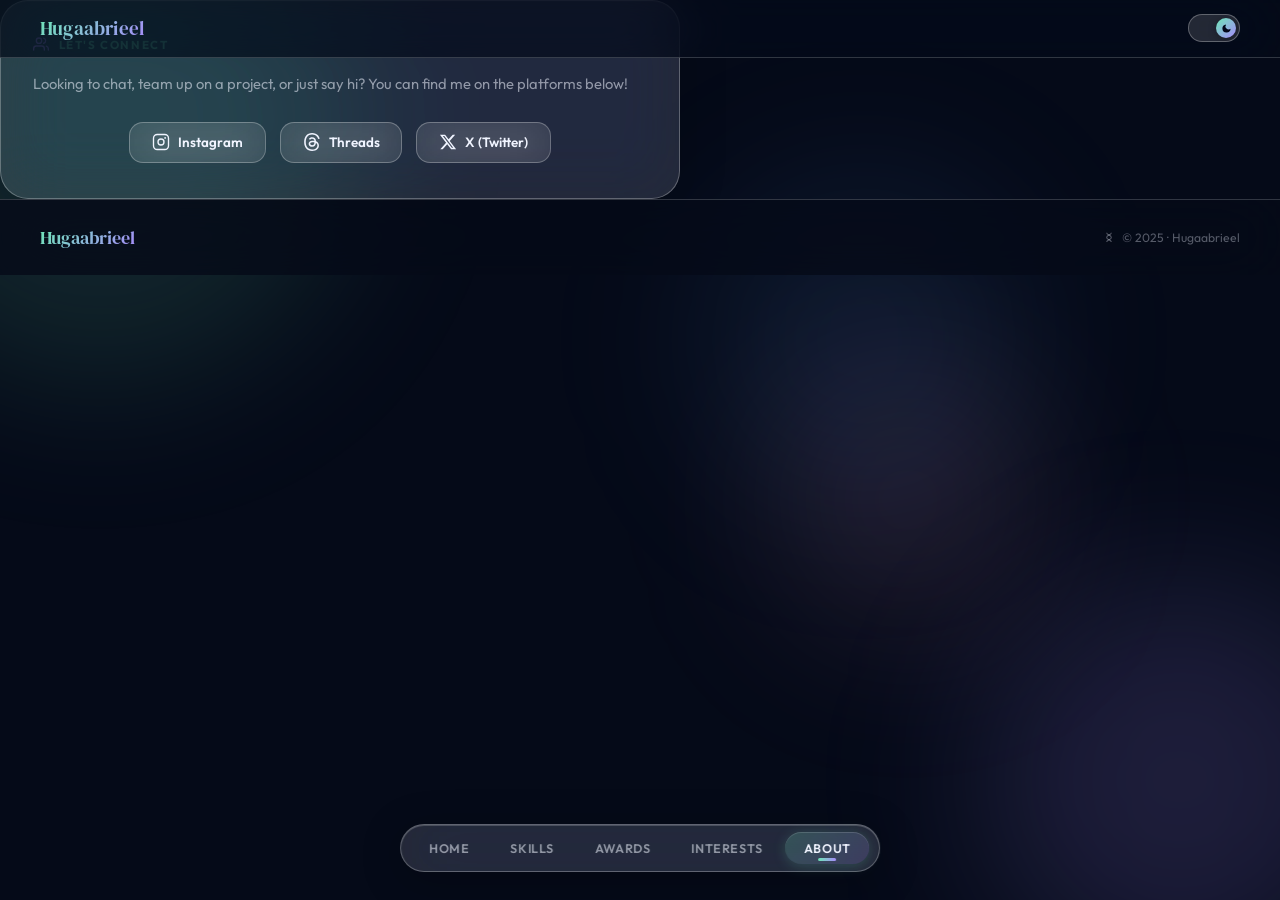
==== commit cbdca577: "Update about.html" ====
--- a/about.html
+++ b/about.html
@@ -8,114 +8,149 @@
 <link href="https://fonts.googleapis.com/css2?family=DM+Serif+Display:ital@0;1&family=Outfit:wght@300;400;500;600&display=swap" rel="stylesheet">
 <style>
 *,*::before,*::after{margin:0;padding:0;box-sizing:border-box}
-*, *::before, *::after {
-  transition: background-color 0.4s ease, color 0.4s ease, border-color 0.4s ease, box-shadow 0.4s ease, opacity 0.4s ease;
-}
 [data-theme="dark"]{--bg-base:#050a18;--bg2:#060d1e;--glass:rgba(255,255,255,0.08);--glass2:rgba(255,255,255,0.13);--glass-hover:rgba(255,255,255,0.16);--glass-border:rgba(255,255,255,0.18);--glass-border2:rgba(255,255,255,0.28);--text:#f0f4ff;--muted:rgba(240,244,255,0.55);--muted2:rgba(240,244,255,0.35);--nav-bg:rgba(5,10,24,0.70);--footer-bg:rgba(5,10,24,0.80);--orb1:rgba(110,231,183,0.13);--orb2:rgba(167,139,250,0.15);--orb3:rgba(249,168,212,0.10);--orb4:rgba(96,165,250,0.10);--card-shine:rgba(255,255,255,0.04)}
-[data-theme="light"]{--bg-base:#f3f6fc;--bg2:#e4ecfa;--glass:rgba(13,27,62,0.05);--glass2:rgba(13,27,62,0.09);--glass-hover:rgba(13,27,62,0.14);--glass-border:rgba(13,27,62,0.12);--glass-border2:rgba(13,27,62,0.22);--text:#0d1b3e;--muted:rgba(13,27,62,0.65);--muted2:rgba(13,27,62,0.40);--nav-bg:rgba(228,236,250,0.85);--footer-bg:rgba(228,236,250,0.90);--orb1:rgba(52,211,153,0.15);--orb2:rgba(139,92,246,0.12);--orb3:rgba(244,114,182,0.10);--orb4:rgba(59,130,246,0.12);--card-shine:rgba(255,255,255,0.40)}
+[data-theme="light"]{--bg-base:#e8f0fe;--bg2:#dce8fc;--glass:rgba(255,255,255,0.55);--glass2:rgba(255,255,255,0.72);--glass-hover:rgba(255,255,255,0.80);--glass-border:rgba(100,140,200,0.22);--glass-border2:rgba(100,140,200,0.40);--text:#0d1b3e;--muted:rgba(13,27,62,0.60);--muted2:rgba(13,27,62,0.35);--nav-bg:rgba(220,232,252,0.80);--footer-bg:rgba(210,225,250,0.85);--orb1:rgba(52,211,153,0.20);--orb2:rgba(139,92,246,0.18);--orb3:rgba(244,114,182,0.15);--orb4:rgba(59,130,246,0.15);--card-shine:rgba(255,255,255,0.55)}
 :root{--accent1:#6EE7B7;--accent2:#A78BFA;--accent3:#F9A8D4;--accent4:#60A5FA;--gold:#FFD27F;--blur:blur(20px);--blur2:blur(32px)}
 html{scroll-behavior:smooth}
-body{
-  font-family:'Outfit',sans-serif;background:var(--bg-base);color:var(--text);overflow-x:hidden;min-height:100vh;
-  display:flex;flex-direction:column;user-select:none;-webkit-user-select:none;-moz-user-select:none
-}
-
-#loader{
-  position:fixed;inset:0;z-index:9999;display:flex;flex-direction:column;align-items:center;justify-content:center;gap:1.5rem;
-  background:var(--bg-base);transition:opacity 0.5s ease, transform 0.5s ease;
-}
-#loader.out{opacity:0;transform:scale(1.02);pointer-events:none}
-.loader-content{text-align:center}
-.loader-text{font-family:'DM Serif Display',serif;font-style:italic;font-size:2.2rem;color:var(--text);letter-spacing:2px;display:block;margin-bottom:12px}
-.loader-bar{width:140px;height:3px;background:var(--glass2);border-radius:3px;overflow:hidden;margin:0 auto}
-.loader-progress{width:0;height:100%;background:linear-gradient(90deg,var(--accent1),var(--accent2));animation:loadRun 1s forwards cubic-bezier(0.1, 0.8, 0.3, 1)}
-@keyframes loadRun{to{width:100%}}
-
-.bg-static{position:fixed;inset:0;z-index:0;background:var(--bg-base);}
-.orb{position:fixed;border-radius:50%;filter:blur(80px);z-index:0;pointer-events:none;animation:orbDrift 20s ease-in-out infinite alternate;}
+body{font-family:'Outfit',sans-serif;background:var(--bg-base);color:var(--text);overflow-x:hidden;min-height:100vh;transition:background 0.5s,color 0.5s;user-select:none;-webkit-user-select:none;-moz-user-select:none}
+.bg-static{position:fixed;inset:0;z-index:0;background:var(--bg-base);transition:background 0.5s}
+.orb{position:fixed;border-radius:50%;filter:blur(80px);z-index:0;pointer-events:none;animation:orbDrift 20s ease-in-out infinite alternate;transition:background 0.5s}
 .orb1{width:500px;height:500px;background:var(--orb1);top:-120px;left:-150px}
 .orb2{width:400px;height:400px;background:var(--orb2);bottom:-80px;right:-100px;animation-delay:-5s}
 .orb3{width:280px;height:280px;background:var(--orb3);top:40%;left:60%;animation-delay:-10s}
 .orb4{width:320px;height:320px;background:var(--orb4);top:20%;right:20%;animation-delay:-8s}
 @keyframes orbDrift{0%{transform:translate(0,0) scale(1)}33%{transform:translate(30px,-20px) scale(1.06)}66%{transform:translate(-15px,35px) scale(0.96)}100%{transform:translate(20px,15px) scale(1.04)}}
-
-#particles{position:fixed;inset:0;z-index:0;pointer-events:none;overflow:hidden}
-.sci-elem{position:absolute;opacity:0;animation:floatUp 14s ease-in-out infinite;filter:blur(0.2px)}
-@keyframes floatUp{0%{opacity:0;transform:translateY(100vh) rotate(0deg) scale(0.85)}15%{opacity:0.38}85%{opacity:0.38}100%{opacity:0;transform:translateY(-10vh) rotate(360deg) scale(1.15)}}
-
-.top-bar{position:fixed;top:0;width:100%;z-index:200;display:flex;align-items:center;justify-content:space-between;padding:0.9rem 2.5rem;background:var(--nav-bg);backdrop-filter:var(--blur2) saturate(1.8);-webkit-backdrop-filter:var(--blur2) saturate(1.8);border-bottom:1px solid var(--glass-border);}
+.top-bar{position:fixed;top:0;width:100%;z-index:200;display:flex;align-items:center;justify-content:space-between;padding:0.9rem 2.5rem;background:var(--nav-bg);backdrop-filter:var(--blur2) saturate(1.8);-webkit-backdrop-filter:var(--blur2) saturate(1.8);border-bottom:1px solid var(--glass-border);transition:background 0.5s,border-color 0.5s}
 .nav-logo{font-family:'DM Serif Display',serif;font-size:1.2rem;background:linear-gradient(135deg,var(--accent1),var(--accent2));-webkit-background-clip:text;-webkit-text-fill-color:transparent;background-clip:text;letter-spacing:0.01em;cursor:pointer;text-decoration:none}
-.theme-btn{width:52px;height:28px;border-radius:999px;cursor:pointer;border:1.5px solid var(--glass-border2);background:var(--glass2);backdrop-filter:var(--blur);-webkit-backdrop-filter:var(--blur);position:relative;overflow:hidden;flex-shrink:0}
+.theme-btn{width:52px;height:28px;border-radius:999px;cursor:pointer;border:1.5px solid var(--glass-border2);background:var(--glass2);backdrop-filter:var(--blur);-webkit-backdrop-filter:var(--blur);position:relative;overflow:hidden;transition:background 0.3s,border-color 0.3s,box-shadow 0.3s;flex-shrink:0}
 .theme-btn:hover{box-shadow:0 0 16px rgba(110,231,183,0.35)}
-.theme-thumb{position:absolute;top:3px;left:3px;width:20px;height:20px;border-radius:50%;background:linear-gradient(135deg,var(--accent1),var(--accent2));display:flex;align-items:center;justify-content:center;box-shadow:0 2px 8px rgba(0,0,0,0.2)}
+.theme-thumb{position:absolute;top:3px;left:3px;width:20px;height:20px;border-radius:50%;background:linear-gradient(135deg,var(--accent1),var(--accent2));transition:transform 0.35s cubic-bezier(0.34,1.56,0.64,1),box-shadow 0.3s;display:flex;align-items:center;justify-content:center;box-shadow:0 2px 8px rgba(0,0,0,0.3)}
 [data-theme="dark"] .theme-thumb{transform:translateX(24px)}
 [data-theme="light"] .theme-thumb{transform:translateX(0px)}
+.bottom-nav{position:fixed;bottom:28px;left:50%;transform:translateX(-50%);z-index:150;display:flex;gap:0.25rem;padding:0.45rem 0.6rem;border-radius:999px;background:var(--glass2);backdrop-filter:var(--blur2) saturate(2);-webkit-backdrop-filter:var(--blur2) saturate(2);border:1.5px solid var(--glass-border2);box-shadow:0 8px 40px rgba(0,0,0,0.25),inset 0 1px 0 rgba(255,255,255,0.18);transition:background 0.4s,border-color 0.4s}
+.bnav-btn{padding:0.52rem 1.15rem;border-radius:999px;font-size:0.78rem;font-weight:600;letter-spacing:0.05em;cursor:pointer;text-transform:uppercase;border:none;background:transparent;color:var(--muted);transition:all 0.28s cubic-bezier(0.34,1.56,0.64,1);position:relative;text-decoration:none;display:inline-block}
+.bnav-btn:hover{color:var(--text);transform:scale(1.06)}
+.bnav-btn.active{background:linear-gradient(135deg,rgba(110,231,183,0.22),rgba(167,139,250,0.20));color:var(--text);box-shadow:0 2px 14px rgba(110,231,183,0.20),inset 0 1px 0 rgba(255,255,255,0.15)}
+.bnav-btn.active::before{content:'';position:absolute;bottom:3px;left:50%;transform:translateX(-50%);width:18px;height:2.5px;border-radius:2px;background:linear-gradient(90deg,var(--accent1),var(--accent2))}
+section{padding:7rem 3rem 5rem;max-width:900px;margin:0 auto;position:relative;z-index:1;animation:pageIn 0.6s cubic-bezier(0.22,1,0.36,1) both;display:flex;flex-direction:column;align-items:center}
+@keyframes pageIn{from{opacity:0;transform:translateY(20px)}to{opacity:1;transform:none}}
+@keyframes fadein{from{opacity:0;transform:translateY(16px)}to{opacity:1;transform:none}}
+.section-label{font-size:0.72rem;font-weight:600;letter-spacing:0.16em;text-transform:uppercase;color:var(--accent1);margin-bottom:0.4rem;text-align:center}
+.section-title{font-family:'DM Serif Display',serif;font-size:clamp(1.9rem,3.5vw,2.7rem);color:var(--text);line-height:1.15;margin-bottom:0.8rem;text-align:center}
+.divider{width:40px;height:3px;border-radius:3px;background:linear-gradient(90deg,var(--accent1),var(--accent2));margin:0 auto 2.5rem}
 
-.bottom-nav{position:fixed;bottom:28px;left:50%;transform:translateX(-50%);z-index:150;display:flex;gap:0.25rem;padding:0.45rem 0.6rem;border-radius:999px;background:var(--nav-bg);backdrop-filter:var(--blur2) saturate(2);-webkit-backdrop-filter:var(--blur2) saturate(2);border:1.5px solid var(--glass-border2);box-shadow:0 8px 40px rgba(0,0,0,0.15),inset 0 1px 0 rgba(255,255,255,0.1)}
-.bnav-btn{padding:0.52rem 1.15rem;border-radius:999px;font-size:0.78rem;font-weight:600;letter-spacing:0.05em;cursor:pointer;text-transform:uppercase;border:none;background:transparent;color:var(--muted);text-decoration:none !important;display:inline-block}
-.bnav-btn:hover{color:var(--text);transform:scale(1.04)}
-.bnav-btn.active{background:var(--glass-hover);color:var(--text);box-shadow:0 2px 10px rgba(0,0,0,0.05)}
+/* about card */
+.about-card{
+  max-width:680px;width:100%;padding:2.5rem;border-radius:28px;
+  background:var(--glass2);backdrop-filter:var(--blur2) saturate(1.8);-webkit-backdrop-filter:var(--blur2) saturate(1.8);
+  border:1px solid var(--glass-border2);
+  box-shadow:0 8px 48px rgba(0,0,0,0.18),inset 0 1px 0 rgba(255,255,255,0.15);
+  margin-bottom:1.5rem;animation:fadein 0.8s 0.1s ease both;
+  position:relative;overflow:hidden;
+}
+.about-card::before{content:'';position:absolute;top:-60px;right:-60px;width:200px;height:200px;border-radius:50%;background:radial-gradient(circle,rgba(110,231,183,0.12) 0%,transparent 70%);pointer-events:none}
+.about-card p{color:var(--muted);line-height:1.85;font-size:0.95rem;margin-bottom:1.1rem}
+.about-card p:last-child{margin-bottom:0}
+.about-card p strong{color:var(--text);font-weight:600}
+.card-label{display:flex;align-items:center;gap:0.6rem;margin-bottom:1.2rem}
+.card-label span{font-size:0.72rem;font-weight:700;letter-spacing:0.14em;text-transform:uppercase;color:var(--accent1)}
 
-.container{flex:1;width:100%;max-width:900px;margin:0 auto;padding:7.5rem 2rem 6rem;position:relative;z-index:10}
-.page-title{font-family:'DM Serif Display',serif;font-size:2.8rem;font-weight:400;margin-bottom:2.5rem;letter-spacing:-0.01em}
-.about-grid{display:grid;grid-template-columns:1.2fr 2fr;gap:3.5rem;align-items:start}
-@media(max-width:768px){.about-grid{grid-template-columns:1fr;gap:2.5rem}}
-.profile-card{background:var(--glass);border:1px solid var(--glass-border);padding:2rem;border-radius:24px;backdrop-filter:var(--blur);-webkit-backdrop-filter:var(--blur);text-align:center}
-.avatar-w{width:110px;height:110px;border-radius:50%;background:linear-gradient(135deg,var(--accent1),var(--accent2));margin:0 auto 1.2rem;display:flex;align-items:center;justify-content:center;font-family:'DM Serif Display',serif;font-size:2.5rem;color:#050a18;font-weight:600}
-.profile-card h3{font-size:1.15rem;font-weight:600;margin-bottom:0.3rem}
-.profile-card p{font-size:0.82rem;color:var(--muted);letter-spacing:0.02em}
-.bio-box{font-size:0.96rem;line-height:1.7;color:var(--muted);font-weight:300}
-.bio-box p{margin-bottom:1.5rem}
+/* stats row */
+.stats-row{display:grid;grid-template-columns:repeat(3,1fr);gap:0.85rem;margin-top:1.5rem}
+.stat-card{padding:1rem;border-radius:16px;text-align:center;background:var(--glass);border:1px solid var(--glass-border);transition:transform 0.2s,box-shadow 0.2s}
+.stat-card:hover{transform:translateY(-3px);box-shadow:0 6px 20px rgba(0,0,0,0.15)}
+.stat-num{font-family:'DM Serif Display',serif;font-size:1.9rem;line-height:1}
+.stat-num.teal{color:var(--accent1)}.stat-num.purple{color:var(--accent2)}.stat-num.pink{color:var(--accent3)}
+.stat-label{font-size:0.7rem;color:var(--muted);margin-top:0.25rem;letter-spacing:0.05em;text-transform:uppercase}
 
-footer{width:100%;padding:2rem 3rem;background:transparent;display:flex;align-items:center;justify-content:center;font-size:0.72rem;color:var(--muted2);letter-spacing:0.05em;position:relative;z-index:10;margin-top:auto}
-.foot-c{display:flex;align-items:center;gap:0.4rem}
+/* contact/connect card */
+.connect-card{
+  max-width:680px;width:100%;padding:2.2rem 2rem;border-radius:28px;
+  background:var(--glass2);backdrop-filter:var(--blur2) saturate(1.8);-webkit-backdrop-filter:var(--blur2) saturate(1.8);
+  border:1px solid var(--glass-border2);
+  box-shadow:0 8px 48px rgba(0,0,0,0.18),inset 0 1px 0 var(--card-shine);
+  animation:fadein 0.8s 0.2s ease both;
+}
+.connect-card p{color:var(--muted);margin-bottom:1.6rem;line-height:1.7;font-size:0.92rem}
+.social-links{display:flex;justify-content:center;gap:0.9rem;flex-wrap:wrap}
+.social-btn{
+  display:flex;align-items:center;gap:0.5rem;
+  padding:0.65rem 1.35rem;border-radius:14px;font-size:0.84rem;
+  font-weight:600;text-decoration:none;
+  background:var(--glass);border:1.5px solid var(--glass-border2);color:var(--text);
+  backdrop-filter:var(--blur);-webkit-backdrop-filter:var(--blur);
+  transition:transform 0.22s cubic-bezier(0.34,1.56,0.64,1),background 0.22s,box-shadow 0.22s;
+  user-select:none;
+}
+.social-btn:hover{transform:translateY(-4px) scale(1.05);background:var(--glass2);box-shadow:0 6px 20px rgba(0,0,0,0.18)}
+.social-btn:active{transform:scale(0.97)}
+.social-btn svg{width:18px;height:18px;flex-shrink:0}
+
+.reveal{opacity:0;transform:translateY(22px);transition:opacity 0.65s ease,transform 0.65s ease}
+.reveal.visible{opacity:1;transform:none}
+footer{position:relative;z-index:1;border-top:1px solid var(--glass-border);padding:1.6rem 2.5rem;display:flex;align-items:center;justify-content:space-between;flex-wrap:wrap;gap:0.75rem;background:var(--footer-bg);backdrop-filter:var(--blur2);-webkit-backdrop-filter:var(--blur2);transition:background 0.5s,border-color 0.5s;margin-bottom:100px}
+.footer-logo{font-family:'DM Serif Display',serif;font-size:1.1rem;background:linear-gradient(135deg,var(--accent1),var(--accent2));-webkit-background-clip:text;-webkit-text-fill-color:transparent;background-clip:text}
+.footer-copy{font-size:0.76rem;color:var(--muted2);display:flex;align-items:center;gap:0.4rem}
+@media(max-width:768px){.top-bar{padding:0.9rem 1.2rem}section{padding:5.5rem 1.3rem 5rem}.stats-row{grid-template-columns:repeat(3,1fr)}footer{flex-direction:column;text-align:center;padding:1.2rem;margin-bottom:90px}.bottom-nav{bottom:14px;padding:0.35rem 0.4rem}.bnav-btn{padding:0.45rem 0.75rem;font-size:0.7rem}}
 </style>
 </head>
 <body>
-
-<div id="loader">
-  <div class="loader-content">
-    <span class="loader-text">TESIS 36</span>
-    <div class="loader-bar"><div class="loader-progress"></div></div>
-  </div>
-</div>
-
 <div class="bg-static"></div>
 <div class="orb orb1"></div><div class="orb orb2"></div><div class="orb orb3"></div><div class="orb orb4"></div>
-<div id="particles"></div>
 
 <div class="top-bar">
   <a href="index.html" class="nav-logo">Hugaabrieel</a>
-  <div class="theme-btn" onclick="toggleTheme()">
-    <div class="theme-thumb"></div>
-  </div>
+  <button class="theme-btn" onclick="toggleTheme()" title="Toggle theme" aria-label="Toggle light/dark mode">
+    <div class="theme-thumb">
+      <svg id="themeIconSun" width="12" height="12" viewBox="0 0 24 24" fill="none" stroke="currentColor" stroke-width="2.5" stroke-linecap="round" style="display:none;color:#04081a"><circle cx="12" cy="12" r="5"/><line x1="12" y1="1" x2="12" y2="3"/><line x1="12" y1="21" x2="12" y2="23"/><line x1="4.22" y1="4.22" x2="5.64" y2="5.64"/><line x1="18.36" y1="18.36" x2="19.78" y2="19.78"/><line x1="1" y1="12" x2="3" y2="12"/><line x1="21" y1="12" x2="23" y2="12"/><line x1="4.22" y1="19.78" x2="5.64" y2="18.36"/><line x1="18.36" y1="5.64" x2="19.78" y2="4.22"/></svg>
+      <svg id="themeIconMoon" width="11" height="11" viewBox="0 0 24 24" fill="currentColor" style="color:#04081a"><path d="M21 12.79A9 9 0 1 1 11.21 3 7 7 0 0 0 21 12.79z"/></svg>
+    </div>
+  </button>
 </div>
 
-<div class="container">
-  <h2 class="page-title">About Me</h2>
-  <div class="about-grid">
-    <div class="profile-card">
-      <div class="avatar-w">L</div>
-      <h3>Lambok Gabriel</h3>
-      <p>Student & Researcher</p>
+<div class="bottom-nav">
+  <a href="index.html" class="bnav-btn">Home</a>
+  <a href="skills.html" class="bnav-btn">Skills</a>
+  <a href="achievements.html" class="bnav-btn">Awards</a>
+  <a href="interests.html" class="bnav-btn">Interests</a>
+  <a href="about.html" class="bnav-btn active">About</a>
+</div>
+
+  <div class="connect-card reveal">
+    <div class="card-label">
+      <svg width="16" height="16" viewBox="0 0 24 24" fill="none" stroke="var(--accent2)" stroke-width="2" stroke-linecap="round"><path d="M17 21v-2a4 4 0 0 0-4-4H5a4 4 0 0 0-4 4v2"/><circle cx="9" cy="7" r="4"/><path d="M23 21v-2a4 4 0 0 0-3-3.87"/><path d="M16 3.13a4 4 0 0 1 0 7.75"/></svg>
+      <span>Let's Connect</span>
     </div>
-    <div class="bio-box">
-      <p>I am a science student currently pursuing my studies at SMAN 8 Jakarta for the 2025/2026 academic year. My primary academic interests lie heavily within Chemistry and Biology, focusing on structural biochemistry, analytical stoichiometry, and multi-layered scientific research.</p>
-      <p>Driven by rigorous analysis, I enjoy building seamless digital interfaces and managing qualitative methodologies, blending together the structured world of clinical sciences and experimental development.</p>
+    <p>Looking to chat, team up on a project, or just say hi? You can find me on the platforms below!</p>
+    <div class="social-links">
+      <a href="https://www.instagram.com/hugaabrieel/" target="_blank" class="social-btn">
+        <svg viewBox="0 0 24 24" fill="none" stroke="currentColor" stroke-width="1.8" stroke-linecap="round">
+          <rect x="2" y="2" width="20" height="20" rx="5" ry="5"/>
+          <circle cx="12" cy="12" r="4"/>
+          <circle cx="17.5" cy="6.5" r="1.2" fill="currentColor" stroke="none"/>
+        </svg>
+        Instagram
+      </a>
+      <a href="https://www.threads.com/@hugaabrieel" target="_blank" class="social-btn">
+        <!-- Official Threads logo SVG path -->
+        <svg viewBox="0 0 192 192" fill="currentColor" width="18" height="18">
+          <path d="M141.537 88.9883C140.71 88.5919 139.87 88.2104 139.019 87.8451C137.537 60.5382 122.616 44.905 97.5619 44.745C97.4484 44.7443 97.3355 44.7443 97.222 44.7443C82.2364 44.7443 69.7731 51.1409 62.102 62.7807L75.881 72.2328C81.6116 63.5383 90.6052 61.6848 97.2286 61.6848C97.3051 61.6848 97.3819 61.6848 97.4576 61.6855C105.707 61.7381 111.932 64.1366 115.961 68.814C118.893 72.2193 120.854 76.925 121.825 82.8638C114.511 81.6207 106.601 81.2385 98.145 81.7233C74.3247 83.0954 59.0111 96.9879 60.0396 116.292C60.5615 126.084 65.4397 134.508 73.775 140.011C80.8224 144.663 89.899 146.938 99.3323 146.423C111.79 145.74 121.563 140.987 128.381 132.296C133.559 125.696 136.834 117.143 138.28 106.366C144.217 109.949 148.617 114.664 151.047 120.332C155.179 129.967 155.42 145.8 142.501 158.708C131.182 170.016 117.576 174.908 97.0135 175.059C74.2042 174.89 56.9538 167.575 45.7381 153.317C35.2355 139.966 29.8077 120.682 29.6052 96C29.8077 71.3178 35.2355 52.0336 45.7381 38.6827C56.9538 24.4249 74.2039 17.11 97.0135 16.9405C119.988 17.1113 137.539 24.4614 149.184 38.788C154.894 45.8136 159.199 54.6488 162.037 64.9503L178.184 60.6422C174.744 47.9622 169.331 37.0357 161.965 27.974C147.036 9.60668 125.202 0.195148 97.0805 0H96.9198C68.8450 0.19447 47.0466 9.6418 32.3813 28.0793C19.2224 44.4864 12.4066 67.3157 12.1893 95.9325L12.1893 96L12.1893 96.0675C12.4066 124.684 19.2224 147.514 32.3813 163.921C47.0466 182.358 68.8450 191.806 96.9198 192H97.0805C122.03 191.827 139.624 185.292 154.118 170.811C173.081 151.866 172.51 128.119 166.26 113.541C161.776 103.087 153.227 94.5962 141.537 88.9883ZM98.4405 129.507C88.0005 130.095 77.1544 125.409 76.6196 115.372C76.2232 107.93 81.9158 99.626 99.0812 98.6368C101.047 98.5234 102.976 98.468 104.871 98.468C111.106 98.468 116.939 99.0737 122.242 100.233C120.264 124.935 108.662 128.946 98.4405 129.507Z"/>
+        </svg>
+        Threads
+      </a>
+      <a href="https://x.com/hugaabrieel" target="_blank" class="social-btn">
+        <svg viewBox="0 0 24 24" fill="currentColor" width="18" height="18">
+          <path d="M18.244 2.25h3.308l-7.227 8.26 8.502 11.24H16.17l-5.214-6.817L4.99 21.75H1.68l7.73-8.835L1.254 2.25H8.08l4.713 6.231zm-1.161 17.52h1.833L7.084 4.126H5.117z"/>
+        </svg>
+        X (Twitter)
+      </a>
     </div>
   </div>
-</div>
-
-<nav class="bottom-nav">
-  <a href="index.html" class="bnav-btn">Index</a>
-  <a href="about.html" class="bnav-btn active">About</a>
-  <a href="achievements.html" class="bnav-btn">Achievement</a>
-  <a href="skills%20%281%29.html" class="bnav-btn">Skills</a>
-  <a href="interests.html" class="bnav-btn">Interests</a>
-</nav>
+</section>
 
 <footer>
-  <div class="foot-c">
+  <span class="footer-logo">Hugaabrieel</span>
+  <div class="footer-copy">
     <svg width="14" height="14" viewBox="0 0 24 24" fill="none" stroke="currentColor" stroke-width="1.8"><path d="M8 3c0 4 8 4 8 8s-8 4-8 8"/><path d="M16 3c0 4-8 4-8 8s8 4 8 8"/></svg>
     &copy; 2025 · Hugaabrieel
   </div>
@@ -126,39 +161,27 @@
 document.addEventListener('contextmenu',e=>e.preventDefault());
 document.addEventListener('selectstart',e=>e.preventDefault());
 document.addEventListener('dragstart',e=>e.preventDefault());
-
-window.addEventListener('load',()=>{
-  const l=document.getElementById('loader');
-  setTimeout(()=>{l.classList.add('out')},350);
-});
-
-const sciSVGs=[
-  `<svg width="24" height="24" viewBox="0 0 24 24" fill="none" stroke="currentColor" stroke-width="1.5" stroke-linecap="round" stroke-linejoin="round"><line x1="4" y1="9" x2="20" y2="9"></line><line x1="4" y1="15" x2="20" y2="15"></line><line x1="10" y1="3" x2="8" y2="21"></line><line x1="16" y1="3" x2="14" y2="21"></line></svg>`,
-  `<svg width="24" height="24" viewBox="0 0 24 24" fill="none" stroke="currentColor" stroke-width="1.5"><circle cx="12" cy="12" r="10"></circle><line x1="2" y1="12" x2="22" y2="12"></line><path d="M12 2a15.3 15.3 0 0 1 4 10 15.3 15.3 0 0 1-4 10 15.3 15.3 0 0 1-4-10 15.3 15.3 0 0 1 4-10z"></path></svg>`,
-  `<svg width="24" height="24" viewBox="0 0 24 24" fill="none" stroke="currentColor" stroke-width="1.5"><path d="M4.5 16.5c-1.5-1.5-2.5-3.5-2.5-5.5C2 6.5 6.5 2 12 2s10 4.5 10 9c0 2-1 4-2.5 5.5M12 6v12M9 9h6M8 14h8"/></svg>`
-];
-const colors=['var(--accent1)','var(--accent2)','var(--accent3)','var(--accent4)'];
-const pWrap=document.getElementById('particles');
-for(let i=0;i<20;i++){
-  const el=document.createElement('div');
-  el.className='sci-elem';
-  el.style.color=colors[Math.floor(Math.random()*colors.length)];
-  el.innerHTML=sciSVGs[Math.floor(Math.random()*sciSVGs.length)];
-  el.style.left=Math.random()*100+'%';
-  el.style.animationDelay=(Math.random()*12)+'s';
-  el.style.animationDuration=(12+Math.random()*6)+'s';
-  pWrap.appendChild(el);
-}
-
 function toggleTheme(){
   const html=document.documentElement;
   const isDark=html.getAttribute('data-theme')==='dark';
   const newTheme=isDark?'light':'dark';
   html.setAttribute('data-theme',newTheme);
   localStorage.setItem('theme',newTheme);
+  updateThemeIcons(newTheme);
+}
+function updateThemeIcons(t){
+  const sun=document.getElementById('themeIconSun');
+  const moon=document.getElementById('themeIconMoon');
+  if(t==='dark'){sun.style.display='none';moon.style.display='block'}
+  else{sun.style.display='block';moon.style.display='none'}
 }
 const saved=localStorage.getItem('theme');
-if(saved){document.documentElement.setAttribute('data-theme',saved);}
+if(saved){document.documentElement.setAttribute('data-theme',saved);updateThemeIcons(saved);}
+else{updateThemeIcons('dark');}
+const obs=new IntersectionObserver((entries)=>{
+  entries.forEach((e,i)=>{if(e.isIntersecting){setTimeout(()=>e.target.classList.add('visible'),i*90);obs.unobserve(e.target)}});
+},{threshold:0.10});
+document.querySelectorAll('.reveal').forEach(el=>obs.observe(el));
 </script>
 </body>
 </html>
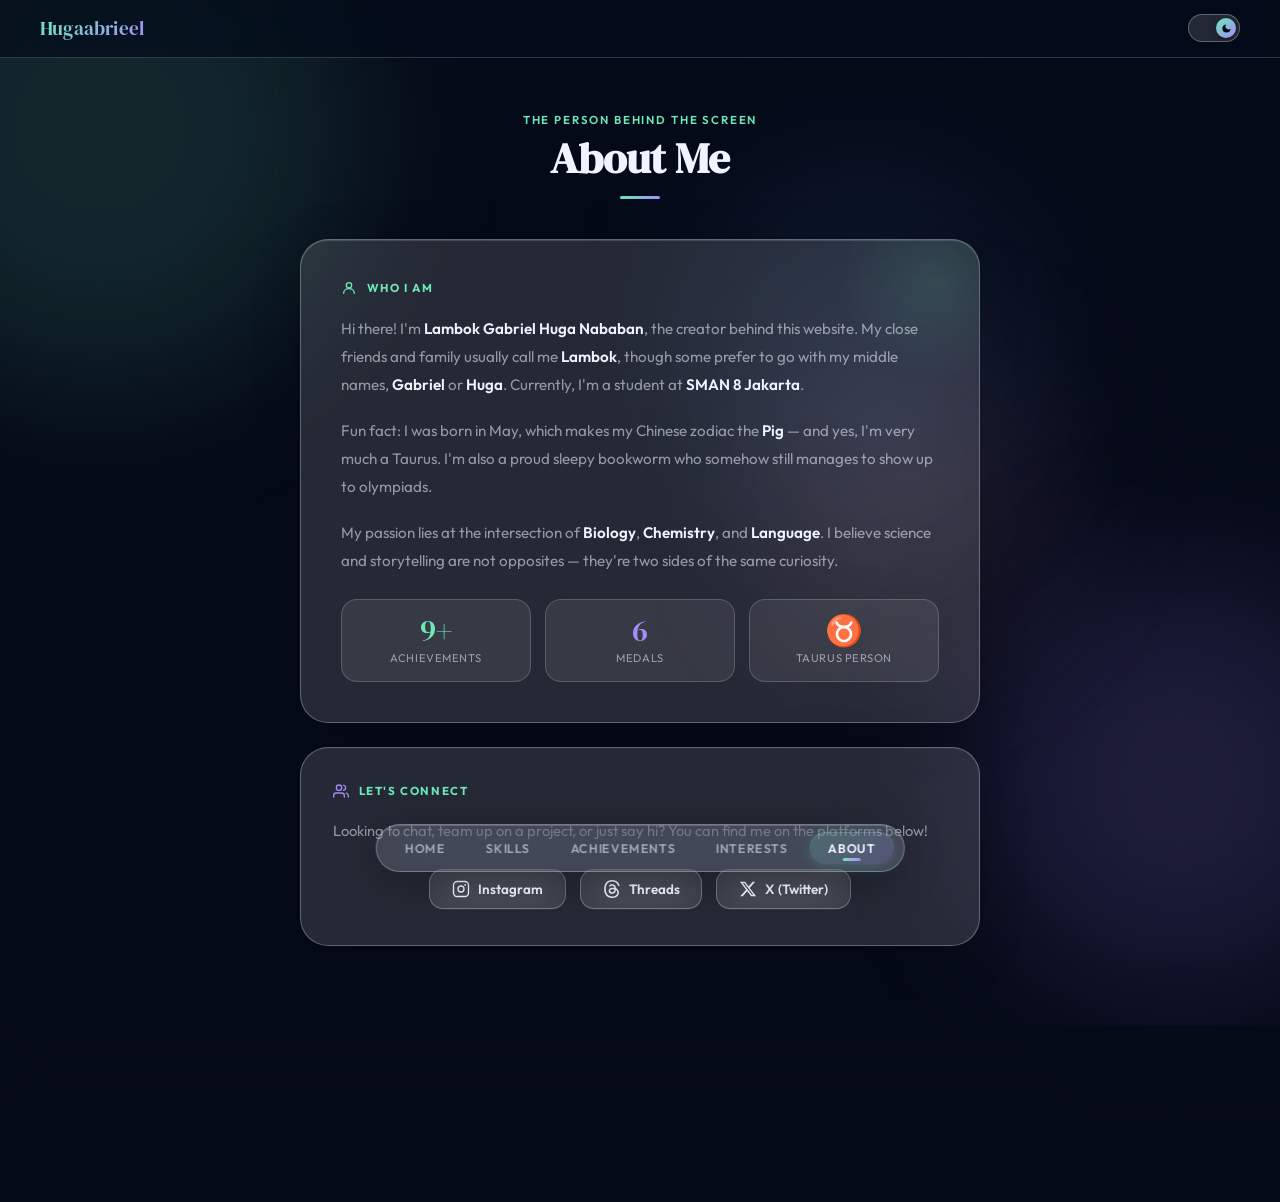
==== commit cd45c166: "Update about.html" ====
--- a/about.html
+++ b/about.html
@@ -111,10 +111,41 @@
 <div class="bottom-nav">
   <a href="index.html" class="bnav-btn">Home</a>
   <a href="skills.html" class="bnav-btn">Skills</a>
-  <a href="achievements.html" class="bnav-btn">Awards</a>
+  <a href="achievements.html" class="bnav-btn">Achievements</a>
   <a href="interests.html" class="bnav-btn">Interests</a>
   <a href="about.html" class="bnav-btn active">About</a>
 </div>
+
+<section>
+  <div class="reveal" style="text-align:center;width:100%">
+    <p class="section-label">The Person Behind the Screen</p>
+    <h2 class="section-title">About Me</h2>
+    <div class="divider"></div>
+  </div>
+
+  <div class="about-card reveal">
+    <div class="card-label">
+      <svg width="16" height="16" viewBox="0 0 24 24" fill="none" stroke="var(--accent1)" stroke-width="2" stroke-linecap="round"><circle cx="12" cy="8" r="4"/><path d="M4 20c0-4 3.6-7 8-7s8 3 8 7"/></svg>
+      <span>Who I Am</span>
+    </div>
+    <p>Hi there! I'm <strong>Lambok Gabriel Huga Nababan</strong>, the creator behind this website. My close friends and family usually call me <strong>Lambok</strong>, though some prefer to go with my middle names, <strong>Gabriel</strong> or <strong>Huga</strong>. Currently, I'm a student at <strong>SMAN 8 Jakarta</strong>.</p>
+    <p>Fun fact: I was born in May, which makes my Chinese zodiac the <strong>Pig</strong> — and yes, I'm very much a Taurus. I'm also a proud sleepy bookworm who somehow still manages to show up to olympiads.</p>
+    <p>My passion lies at the intersection of <strong>Biology</strong>, <strong>Chemistry</strong>, and <strong>Language</strong>. I believe science and storytelling are not opposites — they're two sides of the same curiosity.</p>
+    <div class="stats-row">
+      <div class="stat-card">
+        <div class="stat-num teal">9+</div>
+        <div class="stat-label">Achievements</div>
+      </div>
+      <div class="stat-card">
+        <div class="stat-num purple">6</div>
+        <div class="stat-label">Medals</div>
+      </div>
+      <div class="stat-card">
+        <div class="stat-num pink">&#9801;</div>
+        <div class="stat-label">Taurus Person</div>
+      </div>
+    </div>
+  </div>
 
   <div class="connect-card reveal">
     <div class="card-label">
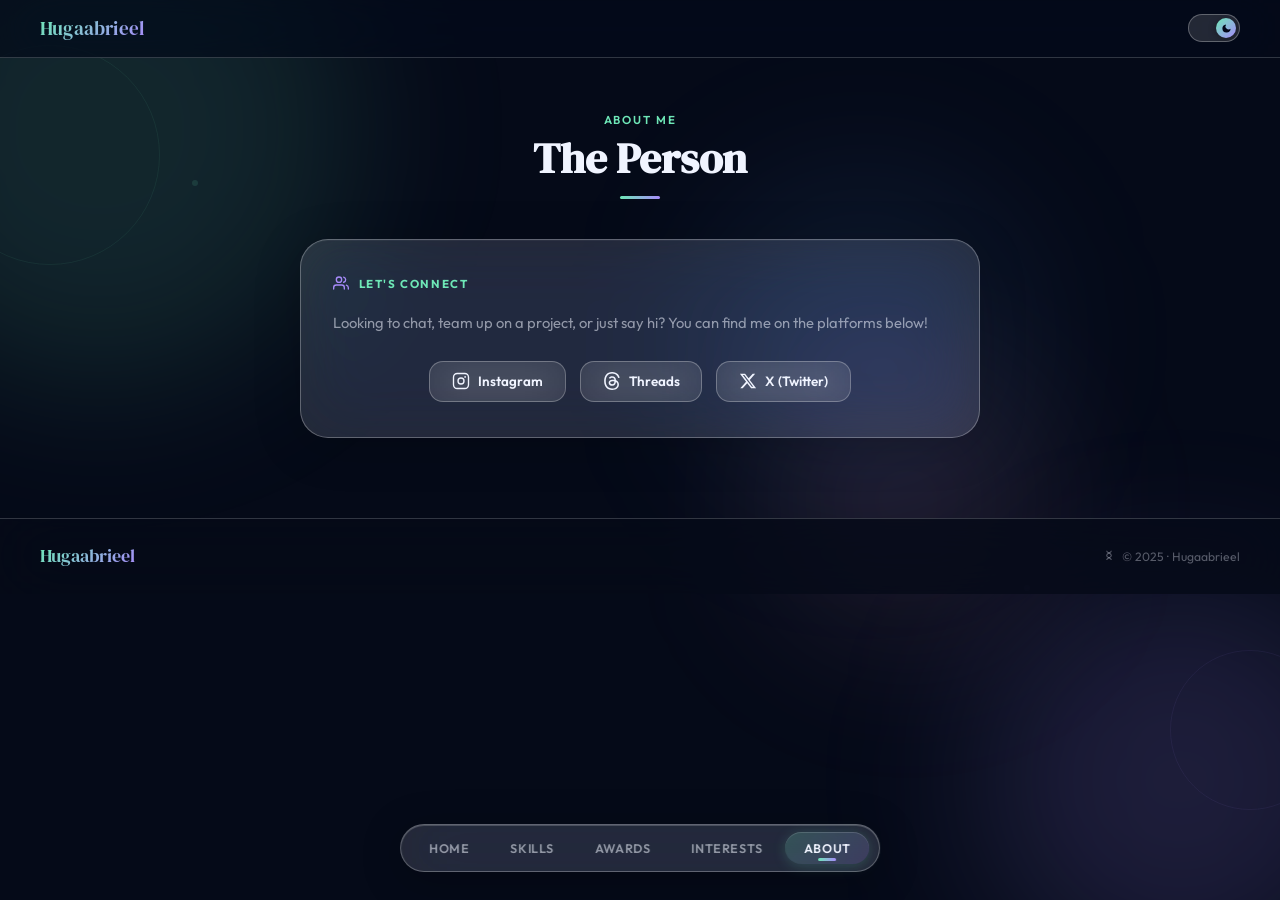
==== commit e03fbd63: "Update about.html" ====
--- a/about.html
+++ b/about.html
@@ -8,38 +8,144 @@
 <link href="https://fonts.googleapis.com/css2?family=DM+Serif+Display:ital@0;1&family=Outfit:wght@300;400;500;600&display=swap" rel="stylesheet">
 <style>
 *,*::before,*::after{margin:0;padding:0;box-sizing:border-box}
-[data-theme="dark"]{--bg-base:#050a18;--bg2:#060d1e;--glass:rgba(255,255,255,0.08);--glass2:rgba(255,255,255,0.13);--glass-hover:rgba(255,255,255,0.16);--glass-border:rgba(255,255,255,0.18);--glass-border2:rgba(255,255,255,0.28);--text:#f0f4ff;--muted:rgba(240,244,255,0.55);--muted2:rgba(240,244,255,0.35);--nav-bg:rgba(5,10,24,0.70);--footer-bg:rgba(5,10,24,0.80);--orb1:rgba(110,231,183,0.13);--orb2:rgba(167,139,250,0.15);--orb3:rgba(249,168,212,0.10);--orb4:rgba(96,165,250,0.10);--card-shine:rgba(255,255,255,0.04)}
-[data-theme="light"]{--bg-base:#e8f0fe;--bg2:#dce8fc;--glass:rgba(255,255,255,0.55);--glass2:rgba(255,255,255,0.72);--glass-hover:rgba(255,255,255,0.80);--glass-border:rgba(100,140,200,0.22);--glass-border2:rgba(100,140,200,0.40);--text:#0d1b3e;--muted:rgba(13,27,62,0.60);--muted2:rgba(13,27,62,0.35);--nav-bg:rgba(220,232,252,0.80);--footer-bg:rgba(210,225,250,0.85);--orb1:rgba(52,211,153,0.20);--orb2:rgba(139,92,246,0.18);--orb3:rgba(244,114,182,0.15);--orb4:rgba(59,130,246,0.15);--card-shine:rgba(255,255,255,0.55)}
-:root{--accent1:#6EE7B7;--accent2:#A78BFA;--accent3:#F9A8D4;--accent4:#60A5FA;--gold:#FFD27F;--blur:blur(20px);--blur2:blur(32px)}
+
+[data-theme="dark"]{
+  --bg-base:#050a18;--bg2:#060d1e;
+  --glass:rgba(255,255,255,0.08);--glass2:rgba(255,255,255,0.13);
+  --glass-hover:rgba(255,255,255,0.16);
+  --glass-border:rgba(255,255,255,0.18);--glass-border2:rgba(255,255,255,0.28);
+  --text:#f0f4ff;--muted:rgba(240,244,255,0.55);--muted2:rgba(240,244,255,0.35);
+  --nav-bg:rgba(5,10,24,0.72);--footer-bg:rgba(5,10,24,0.80);
+  --orb1:rgba(110,231,183,0.13);--orb2:rgba(167,139,250,0.15);
+  --orb3:rgba(249,168,212,0.10);--orb4:rgba(96,165,250,0.10);
+  --card-shine:rgba(255,255,255,0.04);
+  --sci-opacity:0.10;
+}
+[data-theme="light"]{
+  --bg-base:#e8f0fe;--bg2:#dce8fc;
+  --glass:rgba(255,255,255,0.55);--glass2:rgba(255,255,255,0.72);
+  --glass-hover:rgba(255,255,255,0.80);
+  --glass-border:rgba(100,140,200,0.22);--glass-border2:rgba(100,140,200,0.40);
+  --text:#0d1b3e;--muted:rgba(13,27,62,0.60);--muted2:rgba(13,27,62,0.35);
+  --nav-bg:rgba(220,232,252,0.85);--footer-bg:rgba(210,225,250,0.85);
+  --orb1:rgba(52,211,153,0.20);--orb2:rgba(139,92,246,0.18);
+  --orb3:rgba(244,114,182,0.15);--orb4:rgba(59,130,246,0.15);
+  --card-shine:rgba(255,255,255,0.55);
+  --sci-opacity:0.07;
+}
+:root{
+  --accent1:#6EE7B7;--accent2:#A78BFA;--accent3:#F9A8D4;--accent4:#60A5FA;
+  --gold:#FFD27F;
+  --blur:blur(20px);--blur2:blur(32px);
+}
+
 html{scroll-behavior:smooth}
-body{font-family:'Outfit',sans-serif;background:var(--bg-base);color:var(--text);overflow-x:hidden;min-height:100vh;transition:background 0.5s,color 0.5s;user-select:none;-webkit-user-select:none;-moz-user-select:none}
-.bg-static{position:fixed;inset:0;z-index:0;background:var(--bg-base);transition:background 0.5s}
-.orb{position:fixed;border-radius:50%;filter:blur(80px);z-index:0;pointer-events:none;animation:orbDrift 20s ease-in-out infinite alternate;transition:background 0.5s}
+body{
+  font-family:'Outfit',sans-serif;background:var(--bg-base);color:var(--text);
+  overflow-x:hidden;min-height:100vh;
+  transition:background 0.55s ease,color 0.55s ease;
+  user-select:none;-webkit-user-select:none;-moz-user-select:none;
+}
+
+.bg-static{position:fixed;inset:0;z-index:0;background:var(--bg-base);transition:background 0.55s ease}
+
+.orb{position:fixed;border-radius:50%;filter:blur(80px);z-index:0;pointer-events:none;
+  animation:orbDrift 22s ease-in-out infinite alternate;
+  transition:background 0.55s ease,opacity 0.55s ease}
 .orb1{width:500px;height:500px;background:var(--orb1);top:-120px;left:-150px}
 .orb2{width:400px;height:400px;background:var(--orb2);bottom:-80px;right:-100px;animation-delay:-5s}
 .orb3{width:280px;height:280px;background:var(--orb3);top:40%;left:60%;animation-delay:-10s}
 .orb4{width:320px;height:320px;background:var(--orb4);top:20%;right:20%;animation-delay:-8s}
-@keyframes orbDrift{0%{transform:translate(0,0) scale(1)}33%{transform:translate(30px,-20px) scale(1.06)}66%{transform:translate(-15px,35px) scale(0.96)}100%{transform:translate(20px,15px) scale(1.04)}}
-.top-bar{position:fixed;top:0;width:100%;z-index:200;display:flex;align-items:center;justify-content:space-between;padding:0.9rem 2.5rem;background:var(--nav-bg);backdrop-filter:var(--blur2) saturate(1.8);-webkit-backdrop-filter:var(--blur2) saturate(1.8);border-bottom:1px solid var(--glass-border);transition:background 0.5s,border-color 0.5s}
-.nav-logo{font-family:'DM Serif Display',serif;font-size:1.2rem;background:linear-gradient(135deg,var(--accent1),var(--accent2));-webkit-background-clip:text;-webkit-text-fill-color:transparent;background-clip:text;letter-spacing:0.01em;cursor:pointer;text-decoration:none}
-.theme-btn{width:52px;height:28px;border-radius:999px;cursor:pointer;border:1.5px solid var(--glass-border2);background:var(--glass2);backdrop-filter:var(--blur);-webkit-backdrop-filter:var(--blur);position:relative;overflow:hidden;transition:background 0.3s,border-color 0.3s,box-shadow 0.3s;flex-shrink:0}
+@keyframes orbDrift{
+  0%{transform:translate(0,0) scale(1)}
+  33%{transform:translate(30px,-20px) scale(1.06)}
+  66%{transform:translate(-15px,35px) scale(0.96)}
+  100%{transform:translate(20px,15px) scale(1.04)}
+}
+
+/* sci particles */
+#sci-canvas{position:fixed;inset:0;z-index:0;pointer-events:none;overflow:hidden}
+.sci-elem{position:absolute;pointer-events:none;opacity:0;animation:sciFloat linear infinite;color:var(--accent1);}
+@keyframes sciFloat{
+  0%{opacity:0;transform:translateY(0) rotate(0deg) scale(0.85)}
+  8%{opacity:var(--sci-opacity)}
+  85%{opacity:calc(var(--sci-opacity)*0.5)}
+  100%{opacity:0;transform:translateY(-110vh) rotate(var(--rot,360deg)) scale(1.1)}
+}
+.hex-ring{position:absolute;border-radius:50%;border:1.5px solid;animation:hexSpin linear infinite;opacity:0.07;transition:border-color 0.55s}
+@keyframes hexSpin{from{transform:rotate(0deg) scale(1)}to{transform:rotate(360deg) scale(1.04)}}
+.mol-node{position:absolute;width:6px;height:6px;border-radius:50%;animation:molPulse 3s ease-in-out infinite;opacity:0.12}
+@keyframes molPulse{0%,100%{transform:scale(1);opacity:0.12}50%{transform:scale(1.8);opacity:0.22}}
+
+.top-bar{
+  position:fixed;top:0;width:100%;z-index:200;
+  display:flex;align-items:center;justify-content:space-between;padding:0.9rem 2.5rem;
+  background:var(--nav-bg);
+  backdrop-filter:var(--blur2) saturate(1.8);-webkit-backdrop-filter:var(--blur2) saturate(1.8);
+  border-bottom:1px solid var(--glass-border);
+  transition:background 0.55s ease,border-color 0.55s ease;
+}
+.nav-logo{
+  font-family:'DM Serif Display',serif;font-size:1.2rem;
+  background:linear-gradient(135deg,var(--accent1),var(--accent2));
+  -webkit-background-clip:text;-webkit-text-fill-color:transparent;background-clip:text;
+  letter-spacing:0.01em;cursor:pointer;text-decoration:none;
+}
+.theme-btn{
+  width:52px;height:28px;border-radius:999px;cursor:pointer;
+  border:1.5px solid var(--glass-border2);background:var(--glass2);
+  backdrop-filter:var(--blur);-webkit-backdrop-filter:var(--blur);
+  position:relative;overflow:hidden;
+  transition:background 0.35s,border-color 0.35s,box-shadow 0.35s;flex-shrink:0;
+}
 .theme-btn:hover{box-shadow:0 0 16px rgba(110,231,183,0.35)}
-.theme-thumb{position:absolute;top:3px;left:3px;width:20px;height:20px;border-radius:50%;background:linear-gradient(135deg,var(--accent1),var(--accent2));transition:transform 0.35s cubic-bezier(0.34,1.56,0.64,1),box-shadow 0.3s;display:flex;align-items:center;justify-content:center;box-shadow:0 2px 8px rgba(0,0,0,0.3)}
+.theme-thumb{
+  position:absolute;top:3px;left:3px;width:20px;height:20px;border-radius:50%;
+  background:linear-gradient(135deg,var(--accent1),var(--accent2));
+  transition:transform 0.4s cubic-bezier(0.34,1.56,0.64,1),box-shadow 0.3s;
+  display:flex;align-items:center;justify-content:center;box-shadow:0 2px 8px rgba(0,0,0,0.3);
+}
 [data-theme="dark"] .theme-thumb{transform:translateX(24px)}
 [data-theme="light"] .theme-thumb{transform:translateX(0px)}
-.bottom-nav{position:fixed;bottom:28px;left:50%;transform:translateX(-50%);z-index:150;display:flex;gap:0.25rem;padding:0.45rem 0.6rem;border-radius:999px;background:var(--glass2);backdrop-filter:var(--blur2) saturate(2);-webkit-backdrop-filter:var(--blur2) saturate(2);border:1.5px solid var(--glass-border2);box-shadow:0 8px 40px rgba(0,0,0,0.25),inset 0 1px 0 rgba(255,255,255,0.18);transition:background 0.4s,border-color 0.4s}
-.bnav-btn{padding:0.52rem 1.15rem;border-radius:999px;font-size:0.78rem;font-weight:600;letter-spacing:0.05em;cursor:pointer;text-transform:uppercase;border:none;background:transparent;color:var(--muted);transition:all 0.28s cubic-bezier(0.34,1.56,0.64,1);position:relative;text-decoration:none;display:inline-block}
+
+.bottom-nav{
+  position:fixed;bottom:28px;left:50%;transform:translateX(-50%);
+  z-index:150;display:flex;gap:0.25rem;padding:0.45rem 0.6rem;border-radius:999px;
+  background:var(--glass2);backdrop-filter:var(--blur2) saturate(2);-webkit-backdrop-filter:var(--blur2) saturate(2);
+  border:1.5px solid var(--glass-border2);
+  box-shadow:0 8px 40px rgba(0,0,0,0.25),inset 0 1px 0 rgba(255,255,255,0.18);
+  transition:background 0.4s,border-color 0.4s;
+}
+.bnav-btn{
+  padding:0.52rem 1.15rem;border-radius:999px;font-size:0.78rem;font-weight:600;
+  letter-spacing:0.05em;cursor:pointer;text-transform:uppercase;border:none;
+  background:transparent;color:var(--muted);
+  transition:all 0.28s cubic-bezier(0.34,1.56,0.64,1);position:relative;
+  text-decoration:none;display:inline-block;
+}
 .bnav-btn:hover{color:var(--text);transform:scale(1.06)}
-.bnav-btn.active{background:linear-gradient(135deg,rgba(110,231,183,0.22),rgba(167,139,250,0.20));color:var(--text);box-shadow:0 2px 14px rgba(110,231,183,0.20),inset 0 1px 0 rgba(255,255,255,0.15)}
-.bnav-btn.active::before{content:'';position:absolute;bottom:3px;left:50%;transform:translateX(-50%);width:18px;height:2.5px;border-radius:2px;background:linear-gradient(90deg,var(--accent1),var(--accent2))}
-section{padding:7rem 3rem 5rem;max-width:900px;margin:0 auto;position:relative;z-index:1;animation:pageIn 0.6s cubic-bezier(0.22,1,0.36,1) both;display:flex;flex-direction:column;align-items:center}
+.bnav-btn.active{
+  background:linear-gradient(135deg,rgba(110,231,183,0.22),rgba(167,139,250,0.20));
+  color:var(--text);box-shadow:0 2px 14px rgba(110,231,183,0.20),inset 0 1px 0 rgba(255,255,255,0.15);
+}
+.bnav-btn.active::before{
+  content:'';position:absolute;bottom:3px;left:50%;transform:translateX(-50%);
+  width:18px;height:2.5px;border-radius:2px;
+  background:linear-gradient(90deg,var(--accent1),var(--accent2));
+}
+
+section{
+  padding:7rem 3rem 5rem;max-width:900px;margin:0 auto;
+  position:relative;z-index:1;animation:pageIn 0.6s cubic-bezier(0.22,1,0.36,1) both;
+  display:flex;flex-direction:column;align-items:center;
+}
 @keyframes pageIn{from{opacity:0;transform:translateY(20px)}to{opacity:1;transform:none}}
 @keyframes fadein{from{opacity:0;transform:translateY(16px)}to{opacity:1;transform:none}}
+
 .section-label{font-size:0.72rem;font-weight:600;letter-spacing:0.16em;text-transform:uppercase;color:var(--accent1);margin-bottom:0.4rem;text-align:center}
 .section-title{font-family:'DM Serif Display',serif;font-size:clamp(1.9rem,3.5vw,2.7rem);color:var(--text);line-height:1.15;margin-bottom:0.8rem;text-align:center}
 .divider{width:40px;height:3px;border-radius:3px;background:linear-gradient(90deg,var(--accent1),var(--accent2));margin:0 auto 2.5rem}
 
-/* about card */
 .about-card{
   max-width:680px;width:100%;padding:2.5rem;border-radius:28px;
   background:var(--glass2);backdrop-filter:var(--blur2) saturate(1.8);-webkit-backdrop-filter:var(--blur2) saturate(1.8);
@@ -48,22 +154,25 @@
   margin-bottom:1.5rem;animation:fadein 0.8s 0.1s ease both;
   position:relative;overflow:hidden;
 }
-.about-card::before{content:'';position:absolute;top:-60px;right:-60px;width:200px;height:200px;border-radius:50%;background:radial-gradient(circle,rgba(110,231,183,0.12) 0%,transparent 70%);pointer-events:none}
+.about-card::before{
+  content:'';position:absolute;top:-60px;right:-60px;width:200px;height:200px;border-radius:50%;
+  background:radial-gradient(circle,rgba(110,231,183,0.12) 0%,transparent 70%);pointer-events:none;
+}
 .about-card p{color:var(--muted);line-height:1.85;font-size:0.95rem;margin-bottom:1.1rem}
 .about-card p:last-child{margin-bottom:0}
 .about-card p strong{color:var(--text);font-weight:600}
-.card-label{display:flex;align-items:center;gap:0.6rem;margin-bottom:1.2rem}
-.card-label span{font-size:0.72rem;font-weight:700;letter-spacing:0.14em;text-transform:uppercase;color:var(--accent1)}
-
-/* stats row */
+
 .stats-row{display:grid;grid-template-columns:repeat(3,1fr);gap:0.85rem;margin-top:1.5rem}
-.stat-card{padding:1rem;border-radius:16px;text-align:center;background:var(--glass);border:1px solid var(--glass-border);transition:transform 0.2s,box-shadow 0.2s}
+.stat-card{
+  padding:1rem;border-radius:16px;text-align:center;
+  background:var(--glass);border:1px solid var(--glass-border);
+  transition:transform 0.2s,box-shadow 0.2s;
+}
 .stat-card:hover{transform:translateY(-3px);box-shadow:0 6px 20px rgba(0,0,0,0.15)}
 .stat-num{font-family:'DM Serif Display',serif;font-size:1.9rem;line-height:1}
 .stat-num.teal{color:var(--accent1)}.stat-num.purple{color:var(--accent2)}.stat-num.pink{color:var(--accent3)}
 .stat-label{font-size:0.7rem;color:var(--muted);margin-top:0.25rem;letter-spacing:0.05em;text-transform:uppercase}
 
-/* contact/connect card */
 .connect-card{
   max-width:680px;width:100%;padding:2.2rem 2rem;border-radius:28px;
   background:var(--glass2);backdrop-filter:var(--blur2) saturate(1.8);-webkit-backdrop-filter:var(--blur2) saturate(1.8);
@@ -71,13 +180,14 @@
   box-shadow:0 8px 48px rgba(0,0,0,0.18),inset 0 1px 0 var(--card-shine);
   animation:fadein 0.8s 0.2s ease both;
 }
+.card-label{display:flex;align-items:center;gap:0.6rem;margin-bottom:1.2rem}
+.card-label span{font-size:0.72rem;font-weight:700;letter-spacing:0.14em;text-transform:uppercase;color:var(--accent1)}
 .connect-card p{color:var(--muted);margin-bottom:1.6rem;line-height:1.7;font-size:0.92rem}
 .social-links{display:flex;justify-content:center;gap:0.9rem;flex-wrap:wrap}
 .social-btn{
   display:flex;align-items:center;gap:0.5rem;
-  padding:0.65rem 1.35rem;border-radius:14px;font-size:0.84rem;
-  font-weight:600;text-decoration:none;
-  background:var(--glass);border:1.5px solid var(--glass-border2);color:var(--text);
+  padding:0.65rem 1.35rem;border-radius:14px;font-size:0.84rem;font-weight:600;
+  text-decoration:none;background:var(--glass);border:1.5px solid var(--glass-border2);color:var(--text);
   backdrop-filter:var(--blur);-webkit-backdrop-filter:var(--blur);
   transition:transform 0.22s cubic-bezier(0.34,1.56,0.64,1),background 0.22s,box-shadow 0.22s;
   user-select:none;
@@ -88,15 +198,35 @@
 
 .reveal{opacity:0;transform:translateY(22px);transition:opacity 0.65s ease,transform 0.65s ease}
 .reveal.visible{opacity:1;transform:none}
-footer{position:relative;z-index:1;border-top:1px solid var(--glass-border);padding:1.6rem 2.5rem;display:flex;align-items:center;justify-content:space-between;flex-wrap:wrap;gap:0.75rem;background:var(--footer-bg);backdrop-filter:var(--blur2);-webkit-backdrop-filter:var(--blur2);transition:background 0.5s,border-color 0.5s;margin-bottom:100px}
-.footer-logo{font-family:'DM Serif Display',serif;font-size:1.1rem;background:linear-gradient(135deg,var(--accent1),var(--accent2));-webkit-background-clip:text;-webkit-text-fill-color:transparent;background-clip:text}
+
+footer{
+  position:relative;z-index:1;border-top:1px solid var(--glass-border);
+  padding:1.6rem 2.5rem;display:flex;align-items:center;justify-content:space-between;
+  flex-wrap:wrap;gap:0.75rem;background:var(--footer-bg);
+  backdrop-filter:var(--blur2);-webkit-backdrop-filter:var(--blur2);
+  transition:background 0.55s ease,border-color 0.55s ease;margin-bottom:100px;
+}
+.footer-logo{
+  font-family:'DM Serif Display',serif;font-size:1.1rem;
+  background:linear-gradient(135deg,var(--accent1),var(--accent2));
+  -webkit-background-clip:text;-webkit-text-fill-color:transparent;background-clip:text;
+}
 .footer-copy{font-size:0.76rem;color:var(--muted2);display:flex;align-items:center;gap:0.4rem}
-@media(max-width:768px){.top-bar{padding:0.9rem 1.2rem}section{padding:5.5rem 1.3rem 5rem}.stats-row{grid-template-columns:repeat(3,1fr)}footer{flex-direction:column;text-align:center;padding:1.2rem;margin-bottom:90px}.bottom-nav{bottom:14px;padding:0.35rem 0.4rem}.bnav-btn{padding:0.45rem 0.75rem;font-size:0.7rem}}
+
+@media(max-width:768px){
+  .top-bar{padding:0.9rem 1.2rem}
+  section{padding:5.5rem 1.3rem 5rem}
+  .stats-row{grid-template-columns:repeat(3,1fr)}
+  footer{flex-direction:column;text-align:center;padding:1.2rem;margin-bottom:90px}
+  .bottom-nav{bottom:14px;padding:0.35rem 0.4rem}
+  .bnav-btn{padding:0.45rem 0.75rem;font-size:0.7rem}
+}
 </style>
 </head>
 <body>
 <div class="bg-static"></div>
 <div class="orb orb1"></div><div class="orb orb2"></div><div class="orb orb3"></div><div class="orb orb4"></div>
+<div id="sci-canvas"></div>
 
 <div class="top-bar">
   <a href="index.html" class="nav-logo">Hugaabrieel</a>
@@ -111,40 +241,16 @@
 <div class="bottom-nav">
   <a href="index.html" class="bnav-btn">Home</a>
   <a href="skills.html" class="bnav-btn">Skills</a>
-  <a href="achievements.html" class="bnav-btn">Achievements</a>
+  <a href="achievements.html" class="bnav-btn">Awards</a>
   <a href="interests.html" class="bnav-btn">Interests</a>
   <a href="about.html" class="bnav-btn active">About</a>
 </div>
 
 <section>
   <div class="reveal" style="text-align:center;width:100%">
-    <p class="section-label">The Person Behind the Screen</p>
-    <h2 class="section-title">About Me</h2>
+    <p class="section-label">About Me</p>
+    <h2 class="section-title">The Person</h2>
     <div class="divider"></div>
-  </div>
-
-  <div class="about-card reveal">
-    <div class="card-label">
-      <svg width="16" height="16" viewBox="0 0 24 24" fill="none" stroke="var(--accent1)" stroke-width="2" stroke-linecap="round"><circle cx="12" cy="8" r="4"/><path d="M4 20c0-4 3.6-7 8-7s8 3 8 7"/></svg>
-      <span>Who I Am</span>
-    </div>
-    <p>Hi there! I'm <strong>Lambok Gabriel Huga Nababan</strong>, the creator behind this website. My close friends and family usually call me <strong>Lambok</strong>, though some prefer to go with my middle names, <strong>Gabriel</strong> or <strong>Huga</strong>. Currently, I'm a student at <strong>SMAN 8 Jakarta</strong>.</p>
-    <p>Fun fact: I was born in May, which makes my Chinese zodiac the <strong>Pig</strong> — and yes, I'm very much a Taurus. I'm also a proud sleepy bookworm who somehow still manages to show up to olympiads.</p>
-    <p>My passion lies at the intersection of <strong>Biology</strong>, <strong>Chemistry</strong>, and <strong>Language</strong>. I believe science and storytelling are not opposites — they're two sides of the same curiosity.</p>
-    <div class="stats-row">
-      <div class="stat-card">
-        <div class="stat-num teal">9+</div>
-        <div class="stat-label">Achievements</div>
-      </div>
-      <div class="stat-card">
-        <div class="stat-num purple">6</div>
-        <div class="stat-label">Medals</div>
-      </div>
-      <div class="stat-card">
-        <div class="stat-num pink">&#9801;</div>
-        <div class="stat-label">Taurus Person</div>
-      </div>
-    </div>
   </div>
 
   <div class="connect-card reveal">
@@ -163,7 +269,6 @@
         Instagram
       </a>
       <a href="https://www.threads.com/@hugaabrieel" target="_blank" class="social-btn">
-        <!-- Official Threads logo SVG path -->
         <svg viewBox="0 0 192 192" fill="currentColor" width="18" height="18">
           <path d="M141.537 88.9883C140.71 88.5919 139.87 88.2104 139.019 87.8451C137.537 60.5382 122.616 44.905 97.5619 44.745C97.4484 44.7443 97.3355 44.7443 97.222 44.7443C82.2364 44.7443 69.7731 51.1409 62.102 62.7807L75.881 72.2328C81.6116 63.5383 90.6052 61.6848 97.2286 61.6848C97.3051 61.6848 97.3819 61.6848 97.4576 61.6855C105.707 61.7381 111.932 64.1366 115.961 68.814C118.893 72.2193 120.854 76.925 121.825 82.8638C114.511 81.6207 106.601 81.2385 98.145 81.7233C74.3247 83.0954 59.0111 96.9879 60.0396 116.292C60.5615 126.084 65.4397 134.508 73.775 140.011C80.8224 144.663 89.899 146.938 99.3323 146.423C111.79 145.74 121.563 140.987 128.381 132.296C133.559 125.696 136.834 117.143 138.28 106.366C144.217 109.949 148.617 114.664 151.047 120.332C155.179 129.967 155.42 145.8 142.501 158.708C131.182 170.016 117.576 174.908 97.0135 175.059C74.2042 174.89 56.9538 167.575 45.7381 153.317C35.2355 139.966 29.8077 120.682 29.6052 96C29.8077 71.3178 35.2355 52.0336 45.7381 38.6827C56.9538 24.4249 74.2039 17.11 97.0135 16.9405C119.988 17.1113 137.539 24.4614 149.184 38.788C154.894 45.8136 159.199 54.6488 162.037 64.9503L178.184 60.6422C174.744 47.9622 169.331 37.0357 161.965 27.974C147.036 9.60668 125.202 0.195148 97.0805 0H96.9198C68.8450 0.19447 47.0466 9.6418 32.3813 28.0793C19.2224 44.4864 12.4066 67.3157 12.1893 95.9325L12.1893 96L12.1893 96.0675C12.4066 124.684 19.2224 147.514 32.3813 163.921C47.0466 182.358 68.8450 191.806 96.9198 192H97.0805C122.03 191.827 139.624 185.292 154.118 170.811C173.081 151.866 172.51 128.119 166.26 113.541C161.776 103.087 153.227 94.5962 141.537 88.9883ZM98.4405 129.507C88.0005 130.095 77.1544 125.409 76.6196 115.372C76.2232 107.93 81.9158 99.626 99.0812 98.6368C101.047 98.5234 102.976 98.468 104.871 98.468C111.106 98.468 116.939 99.0737 122.242 100.233C120.264 124.935 108.662 128.946 98.4405 129.507Z"/>
         </svg>
@@ -192,27 +297,72 @@
 document.addEventListener('contextmenu',e=>e.preventDefault());
 document.addEventListener('selectstart',e=>e.preventDefault());
 document.addEventListener('dragstart',e=>e.preventDefault());
+
 function toggleTheme(){
   const html=document.documentElement;
-  const isDark=html.getAttribute('data-theme')==='dark';
-  const newTheme=isDark?'light':'dark';
+  const newTheme=html.getAttribute('data-theme')==='dark'?'light':'dark';
   html.setAttribute('data-theme',newTheme);
   localStorage.setItem('theme',newTheme);
   updateThemeIcons(newTheme);
 }
 function updateThemeIcons(t){
-  const sun=document.getElementById('themeIconSun');
-  const moon=document.getElementById('themeIconMoon');
-  if(t==='dark'){sun.style.display='none';moon.style.display='block'}
-  else{sun.style.display='block';moon.style.display='none'}
+  document.getElementById('themeIconSun').style.display=t==='dark'?'none':'block';
+  document.getElementById('themeIconMoon').style.display=t==='dark'?'block':'none';
 }
 const saved=localStorage.getItem('theme');
 if(saved){document.documentElement.setAttribute('data-theme',saved);updateThemeIcons(saved);}
 else{updateThemeIcons('dark');}
+
 const obs=new IntersectionObserver((entries)=>{
   entries.forEach((e,i)=>{if(e.isIntersecting){setTimeout(()=>e.target.classList.add('visible'),i*90);obs.unobserve(e.target)}});
 },{threshold:0.10});
 document.querySelectorAll('.reveal').forEach(el=>obs.observe(el));
+
+/* bio+chem canvas */
+(function buildSciCanvas(){
+  const canvas=document.getElementById('sci-canvas');
+  const colors=['var(--accent1)','var(--accent2)','var(--accent3)','var(--accent4)'];
+  const shapes=[
+    `<svg viewBox="0 0 40 40" fill="none" stroke="currentColor" stroke-width="1.2" width="32" height="32"><ellipse cx="20" cy="20" rx="18" ry="7"/><ellipse cx="20" cy="20" rx="18" ry="7" transform="rotate(60 20 20)"/><ellipse cx="20" cy="20" rx="18" ry="7" transform="rotate(120 20 20)"/><circle cx="20" cy="20" r="2.5" fill="currentColor"/></svg>`,
+    `<svg viewBox="0 0 40 40" fill="none" stroke="currentColor" stroke-width="1.2" width="28" height="28"><polygon points="20,4 34,12 34,28 20,36 6,28 6,12"/><polygon points="20,10 29,15 29,25 20,30 11,25 11,15" stroke-dasharray="3 2"/></svg>`,
+    `<svg viewBox="0 0 20 50" fill="none" stroke="currentColor" stroke-width="1.3" width="16" height="40"><path d="M5,2 Q15,12 5,22 Q-5,32 5,42 Q15,52 5,62"/><line x1="5" y1="12" x2="15" y2="10"/><line x1="5" y1="22" x2="15" y2="24"/><line x1="5" y1="32" x2="15" y2="30"/></svg>`,
+    `<svg viewBox="0 0 24 24" fill="none" stroke="currentColor" stroke-width="1.3" width="22" height="22"><path d="M10 2h4M9 2v7L4 18a2 2 0 0 0 1.7 3h12.6A2 2 0 0 0 20 18l-5-9V2"/><path d="M6 17h12" stroke-dasharray="2 2"/></svg>`,
+    `<svg viewBox="0 0 36 36" fill="none" stroke="currentColor" stroke-width="1.2" width="28" height="28"><ellipse cx="18" cy="18" rx="15" ry="11"/><ellipse cx="18" cy="18" rx="8" ry="5" stroke-dasharray="2 2"/><circle cx="13" cy="16" r="1.5" fill="currentColor" opacity="0.5"/></svg>`,
+    `<svg viewBox="0 0 40 28" fill="none" stroke="currentColor" stroke-width="1.3" width="32" height="22"><circle cx="20" cy="16" r="5"/><circle cx="6" cy="6" r="3.5"/><circle cx="34" cy="6" r="3.5"/><line x1="20" y1="11" x2="9" y2="8"/><line x1="20" y1="11" x2="31" y2="8"/></svg>`,
+  ];
+  for(let i=0;i<20;i++){
+    const el=document.createElement('div');
+    el.className='sci-elem';
+    el.style.color=colors[i%colors.length];
+    el.innerHTML=shapes[i%shapes.length];
+    el.style.left=(Math.random()*98)+'%';
+    el.style.bottom='-80px';
+    el.style.setProperty('--rot',(Math.random()>0.5?1:-1)*Math.round(180+Math.random()*360)+'deg');
+    el.style.animationDelay=(Math.random()*20)+'s';
+    el.style.animationDuration=(14+Math.random()*12)+'s';
+    canvas.appendChild(el);
+  }
+  const ringDefs=[
+    {size:220,top:'5%',left:'-60px',color:'var(--accent1)',dur:'28s'},
+    {size:160,bottom:'10%',right:'-50px',color:'var(--accent2)',dur:'22s'},
+  ];
+  ringDefs.forEach(r=>{
+    const ring=document.createElement('div');
+    ring.className='hex-ring';
+    ring.style.cssText=`width:${r.size}px;height:${r.size}px;border-color:${r.color};animation-duration:${r.dur};`;
+    if(r.top) ring.style.top=r.top;
+    if(r.bottom) ring.style.bottom=r.bottom;
+    if(r.left) ring.style.left=r.left;
+    if(r.right) ring.style.right=r.right;
+    canvas.appendChild(ring);
+  });
+  [{top:'20%',left:'15%',color:'#6EE7B7',delay:'0s'},{top:'65%',left:'80%',color:'#A78BFA',delay:'1.2s'},{top:'40%',left:'55%',color:'#F9A8D4',delay:'2.5s'}].forEach(n=>{
+    const node=document.createElement('div');
+    node.className='mol-node';
+    node.style.cssText=`top:${n.top};left:${n.left};background:${n.color};animation-delay:${n.delay};`;
+    canvas.appendChild(node);
+  });
+})();
 </script>
 </body>
 </html>
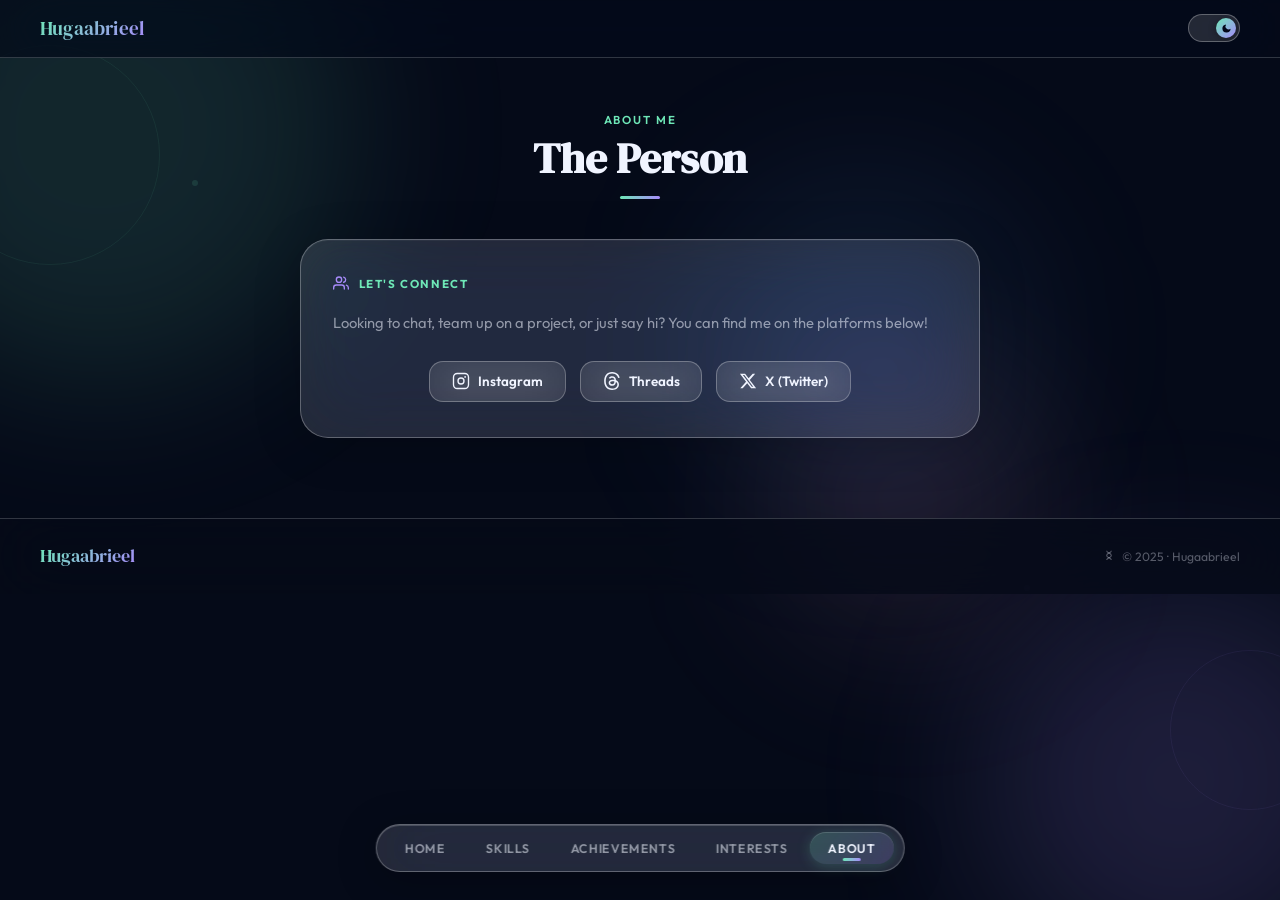
==== commit ed6b4dcf: "Update about.html" ====
--- a/about.html
+++ b/about.html
@@ -241,7 +241,7 @@
 <div class="bottom-nav">
   <a href="index.html" class="bnav-btn">Home</a>
   <a href="skills.html" class="bnav-btn">Skills</a>
-  <a href="achievements.html" class="bnav-btn">Awards</a>
+  <a href="achievements.html" class="bnav-btn">Achievements</a>
   <a href="interests.html" class="bnav-btn">Interests</a>
   <a href="about.html" class="bnav-btn active">About</a>
 </div>
